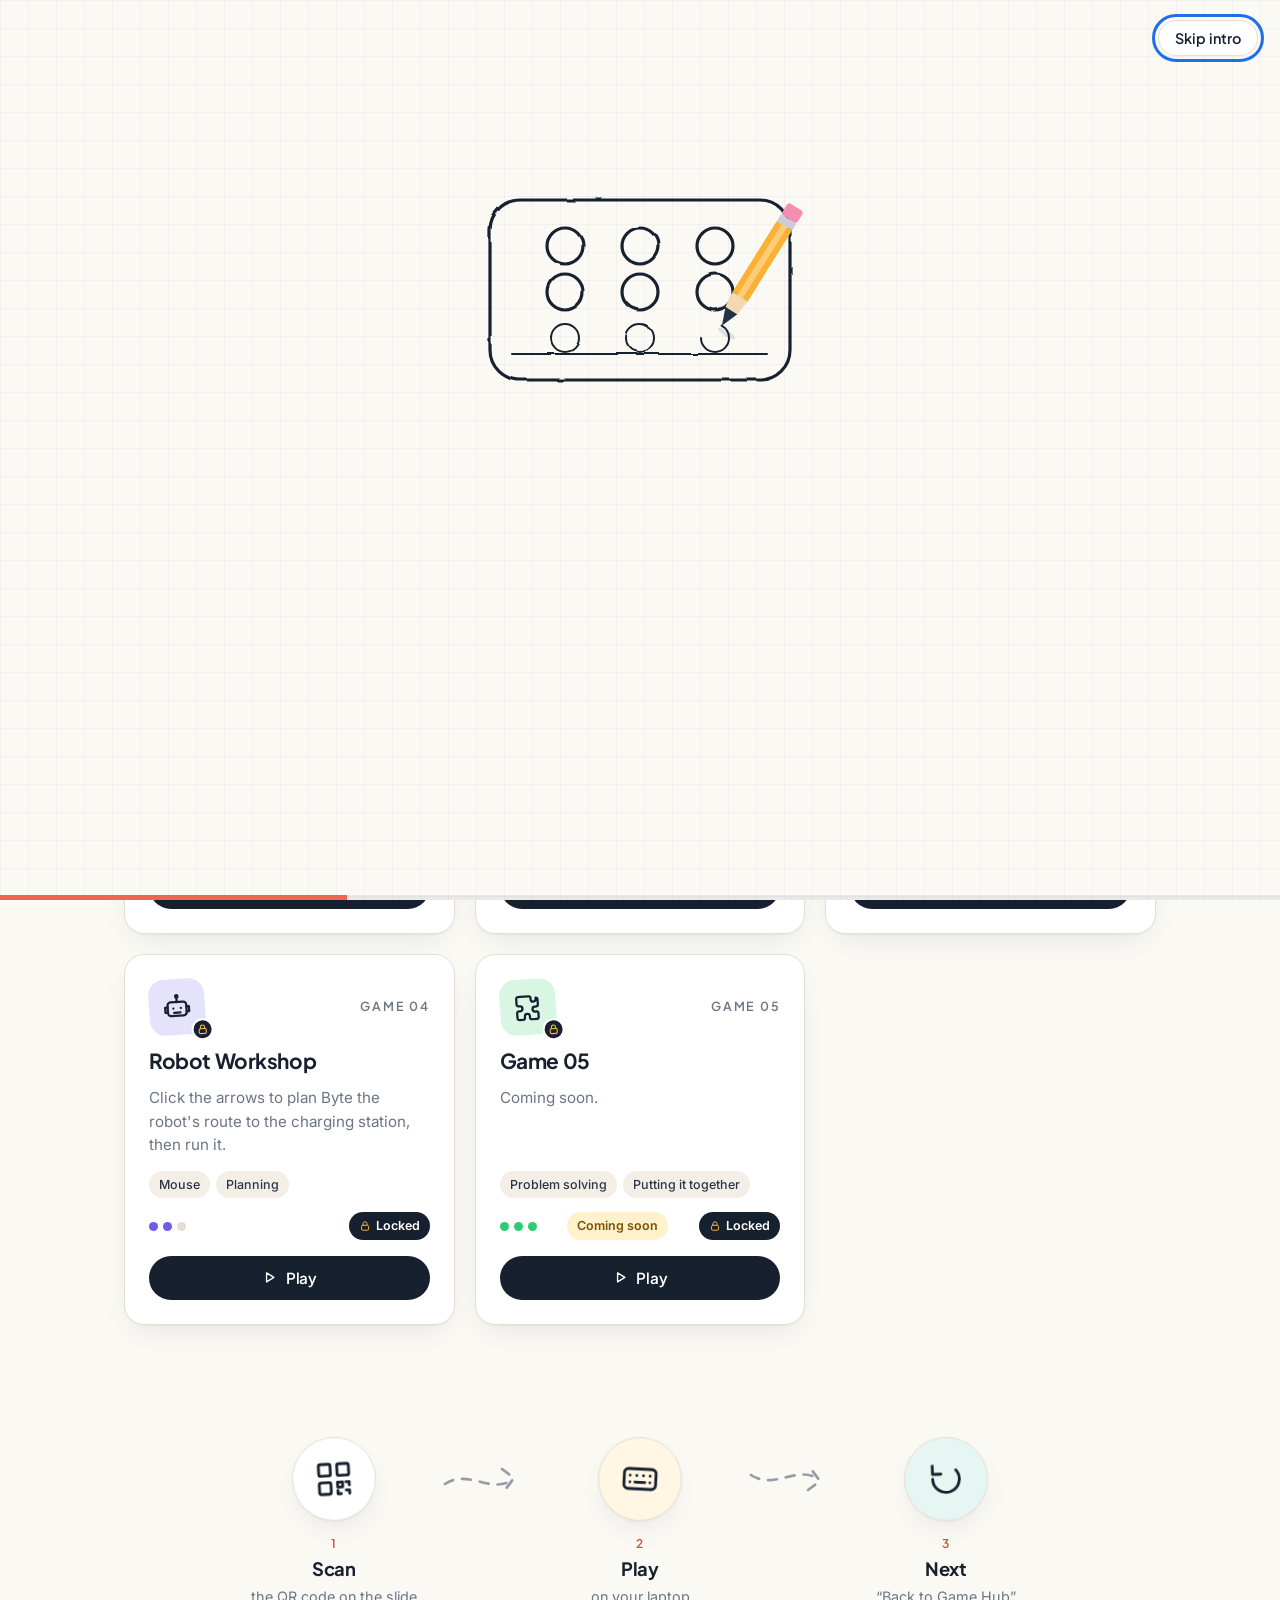
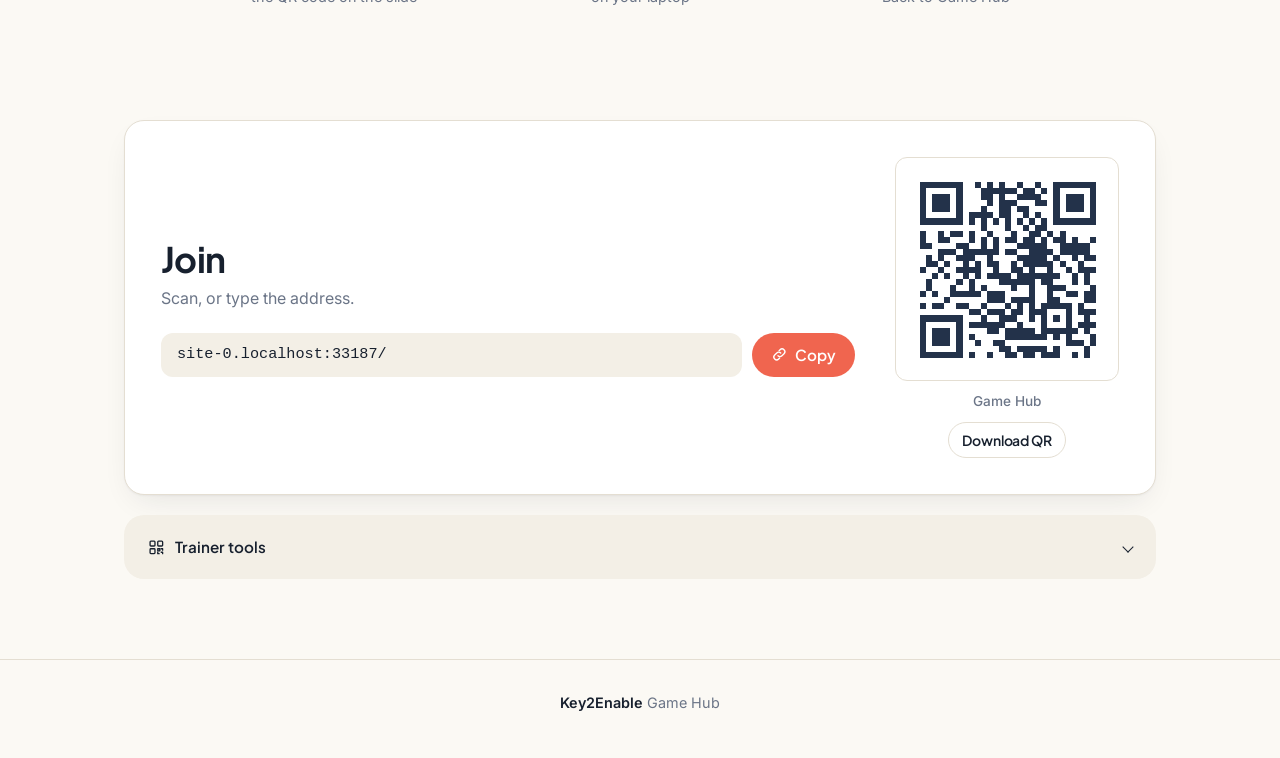
==== index.html @ 0b2a6bd7 "Store games encrypted with their codes; decrypt in the browser after unlock Each live game is now in" ====
<!DOCTYPE html>
<html lang="en">
<head>
  <meta charset="utf-8">
  <meta name="viewport" content="width=device-width, initial-scale=1">
  <title>Key2Enable Game Hub — Interactive Training Games</title>
  <meta name="description" content="Five interactive training games for the Key2Enable workshop. Pick a game, play it, come back for the next one.">
  <meta name="theme-color" content="#FFF8EE">
  <link rel="icon" href="assets/img/favicon.svg" type="image/svg+xml">
  <link rel="preconnect" href="https://fonts.googleapis.com">
  <link rel="preconnect" href="https://fonts.gstatic.com" crossorigin>
  <link href="https://fonts.googleapis.com/css2?family=Plus+Jakarta+Sans:wght@500;600;700;800&family=Inter:wght@400;500;600&display=swap" rel="stylesheet">
  <link rel="stylesheet" href="assets/css/hub.css">
  <script src="site-config.js"></script>
  <script src="assets/js/gate.js"></script>
  <script src="assets/js/vault.js"></script>
</head>
<body>

  <!-- ===== Icon sprite (used by cards, buttons, intro) ===== -->
  <svg width="0" height="0" style="position:absolute" aria-hidden="true" focusable="false">
    <defs>
      <symbol id="i-star" viewBox="0 0 24 24"><path d="M12 2.8l2.9 6 6.6.9-4.8 4.6 1.2 6.5L12 17.7l-5.9 3.1 1.2-6.5L2.5 9.7l6.6-.9z"/></symbol>
      <symbol id="i-target" viewBox="0 0 24 24"><circle cx="12" cy="12" r="9"/><circle cx="12" cy="12" r="5.5"/><circle cx="12" cy="12" r="2"/></symbol>
      <symbol id="i-memory" viewBox="0 0 24 24"><rect x="3" y="4" width="7.5" height="7.5" rx="1.6"/><rect x="13.5" y="4" width="7.5" height="7.5" rx="1.6"/><rect x="3" y="14.5" width="7.5" height="7.5" rx="1.6"/><path d="M14 17.5l2.4 2.4 4.4-4.6"/></symbol>
      <symbol id="i-letters" viewBox="0 0 24 24"><path d="M3.5 19l4.2-12 4.2 12M5.4 14.5h4.6"/><path d="M14.5 7h3.4a2.5 2.5 0 010 5h-3.4zM14.5 12h3.9a2.8 2.8 0 010 5.6h-3.9z"/><path d="M14.5 7v10.6"/></symbol>
      <symbol id="i-puzzle" viewBox="0 0 24 24"><path d="M9 3.5h4a1.5 1.5 0 011.5 1.5v1a2 2 0 104 0V5A1.5 1.5 0 0120 6.5v4a1.5 1.5 0 01-1.5 1.5h-1a2 2 0 100 4h1a1.5 1.5 0 011.5 1.5v3A1.5 1.5 0 0118.5 22h-4a1.5 1.5 0 01-1.5-1.5v-1a2 2 0 10-4 0v1A1.5 1.5 0 017.5 22h-3A1.5 1.5 0 013 20.5v-4A1.5 1.5 0 014.5 15h1a2 2 0 100-4h-1A1.5 1.5 0 013 9.5V5a1.5 1.5 0 011.5-1.5z"/></symbol>
      <symbol id="i-music" viewBox="0 0 24 24"><path d="M9 18.5V5.5l11-2v13"/><circle cx="6.5" cy="18.5" r="2.5"/><circle cx="17.5" cy="16.5" r="2.5"/></symbol>
      <symbol id="i-keyboard" viewBox="0 0 24 24"><rect x="2.5" y="6" width="19" height="12" rx="2.5"/><path d="M6 10h.01M10 10h.01M14 10h.01M18 10h.01M6 14h.01M18 14h.01M9 14h6"/></symbol>
      <symbol id="i-rocket" viewBox="0 0 24 24"><path d="M12 2.5c3 2 5 6 5 10.5l-2 2.5H9L7 13C7 8.5 9 4.5 12 2.5z"/><circle cx="12" cy="10" r="1.8"/><path d="M9 15.5l-3.5 2.5L7 13M15 15.5l3.5 2.5L17 13M10.5 15.5c0 3-1 4-1 6 1-.5 1.7-1 2.5-2 .8 1 1.5 1.5 2.5 2 0-2-1-3-1-6"/></symbol>
      <symbol id="i-robot" viewBox="0 0 24 24"><rect x="4.5" y="8" width="15" height="11" rx="2.5"/><path d="M12 8V4.5M12 4.5h.01"/><circle cx="12" cy="3.5" r="1"/><path d="M9 13h.01M15 13h.01M9.5 16.5h5"/><path d="M4.5 12H2.5v4h2M19.5 12h2v4h-2"/></symbol>
      <symbol id="i-play" viewBox="0 0 24 24"><path d="M8 5.5v13l10.5-6.5z"/></symbol>
      <symbol id="i-link" viewBox="0 0 24 24"><path d="M10 14a4 4 0 005.7 0l3-3a4 4 0 00-5.7-5.7l-1.4 1.4"/><path d="M14 10a4 4 0 00-5.7 0l-3 3a4 4 0 005.7 5.7l1.4-1.4"/></symbol>
      <symbol id="i-check" viewBox="0 0 24 24"><path d="M5 12.5l4.5 4.5L19 7.5"/></symbol>
      <symbol id="i-lock" viewBox="0 0 24 24"><rect x="5" y="10.5" width="14" height="10" rx="2.5"/><path d="M8 10.5V7.5a4 4 0 018 0v3"/></symbol>
      <symbol id="i-unlock" viewBox="0 0 24 24"><rect x="5" y="10.5" width="14" height="10" rx="2.5"/><path d="M8 10.5V7.5a4 4 0 017.5-1.9"/></symbol>
      <symbol id="i-qr" viewBox="0 0 24 24"><rect x="3" y="3" width="7" height="7" rx="1.2"/><rect x="14" y="3" width="7" height="7" rx="1.2"/><rect x="3" y="14" width="7" height="7" rx="1.2"/><path d="M14 14h3v3h-3zM19 14h2v2M14 19v2h2M19 19h2v2"/></symbol>
      <symbol id="i-replay" viewBox="0 0 24 24"><path d="M4 12a8 8 0 1014-5.3"/><path d="M4 4v5h5"/></symbol>
      <symbol id="i-laptop" viewBox="0 0 24 24"><rect x="4" y="5" width="16" height="11" rx="1.8"/><path d="M2 19h20"/></symbol>
    </defs>
  </svg>

  <!-- ===== Intro (pencil-sketch splash). Filled by assets/js/intro.js ===== -->
  <div id="intro" class="intro" hidden>
    <div class="intro__stage">
      <svg class="intro__svg" viewBox="0 0 900 520" role="img" aria-labelledby="introTitle">
        <title id="introTitle">Key2Enable Game Hub</title>
      </svg>
      <p class="intro__caption" id="introCaption" aria-live="polite"></p>
    </div>
    <div class="intro__progress" aria-hidden="true"><span></span></div>
    <button type="button" class="intro__skip" id="introSkip">Skip intro</button>
  </div>

  <a class="skip-link" href="#games">Skip to games</a>

  <!-- ===== Header ===== -->
  <header class="site-header">
    <a href="./" class="logo" aria-label="Key2Enable Game Hub — home">
      <span class="logo__mark" aria-hidden="true">
        <svg viewBox="0 0 48 48"><rect x="6" y="10" width="36" height="28" rx="7"/><path d="M15 21h.01M24 21h.01M33 21h.01M15 29h.01M24 29h.01M33 29h.01"/></svg>
      </span>
      <span class="logo__text"><b data-cfg="brand">Key2Enable</b> <span data-cfg="hubName">Game Hub</span></span>
    </a>
    <nav class="site-nav" aria-label="Sections">
      <a href="#games">Games</a>
      <a href="#join">Join</a>
      <button type="button" class="btn btn--ghost btn--sm" id="replayIntro" title="Replay the intro animation">
        <svg class="ico" aria-hidden="true"><use href="#i-replay"/></svg> Intro
      </button>
    </nav>
  </header>

  <main id="main">

    <!-- ===== Hero ===== -->
    <section class="hero" aria-labelledby="heroTitle">
      <div class="hero__doodles" aria-hidden="true">
        <svg class="doodle doodle--1" viewBox="0 0 24 24"><use href="#i-star"/></svg>
        <svg class="doodle doodle--2" viewBox="0 0 24 24"><circle cx="12" cy="12" r="8"/></svg>
        <svg class="doodle doodle--3" viewBox="0 0 24 24"><use href="#i-keyboard"/></svg>
        <svg class="doodle doodle--4" viewBox="0 0 24 24"><use href="#i-puzzle"/></svg>
      </div>
      <p class="eyebrow"><span data-cfg="brand">Key2Enable</span> · <span data-cfg="hubName">Game Hub</span></p>
      <h1 id="heroTitle" class="hero__title" data-cfg="tagline">Interactive Training Games</h1>
      <p class="hero__lead" data-cfg="description"></p>
      <div class="hero__actions">
        <a class="btn btn--primary btn--lg" href="#games"><svg class="ico" aria-hidden="true"><use href="#i-play"/></svg> Pick a game</a>
      </div>
    </section>

    <!-- ===== Games ===== -->
    <section class="games" id="games" aria-labelledby="gamesTitle">
      <div class="section-head">
        <h2 id="gamesTitle"><span class="u">Games</span></h2>
        <p class="games__lock-note" id="lockNote" hidden><svg class="ico" aria-hidden="true"><use href="#i-lock"/></svg> Locked? Scan the QR code on the slide — or type its code.</p>
      </div>
      <ul class="game-grid" id="gameGrid" role="list"></ul>
    </section>

    <!-- ===== How it works (3 sketches) ===== -->
    <section class="how" id="how-to-play" aria-labelledby="howTitle">
      <h2 id="howTitle" class="sr-only">How it works</h2>
      <ol class="steps">
        <li><span class="steps__pic" aria-hidden="true"><svg viewBox="0 0 24 24"><use href="#i-qr"/></svg></span><span class="steps__num">1</span><h3>Scan</h3><p>the QR code on the slide</p></li>
        <li class="steps__arrow" aria-hidden="true"><svg viewBox="0 0 60 30"><path d="M2 18c15-10 30 6 44-2M40 8l8 6-6 8"/></svg></li>
        <li><span class="steps__pic" aria-hidden="true"><svg viewBox="0 0 24 24"><use href="#i-keyboard"/></svg></span><span class="steps__num">2</span><h3>Play</h3><p>on your laptop</p></li>
        <li class="steps__arrow" aria-hidden="true"><svg viewBox="0 0 60 30"><path d="M2 12c15 10 30-6 44 2M40 22l8-6-6-8"/></svg></li>
        <li><span class="steps__pic" aria-hidden="true"><svg viewBox="0 0 24 24"><use href="#i-replay"/></svg></span><span class="steps__num">3</span><h3>Next</h3><p>“Back to Game Hub”</p></li>
      </ol>
    </section>

    <!-- ===== Join (URL + QR) ===== -->
    <section class="join" id="join" aria-labelledby="joinTitle">
      <div class="join__card">
        <div class="join__text">
          <h2 id="joinTitle"><span class="u">Join</span></h2>
          <p>Scan, or type the address.</p>
          <div class="url-box">
            <code id="hubUrl">…</code>
            <button type="button" class="btn btn--primary" id="copyHubUrl"><svg class="ico" aria-hidden="true"><use href="#i-link"/></svg> Copy</button>
          </div>
        </div>
        <figure class="qr" id="hubQr">
          <div class="qr__img" id="hubQrImg" role="img" aria-label="QR code for the Game Hub link"></div>
          <figcaption>Game Hub</figcaption>
          <a class="btn btn--ghost btn--sm" id="hubQrDownload" download="game-hub-qr.png" href="#">Download QR</a>
        </figure>
      </div>

      <details class="share">
        <summary><svg class="ico" aria-hidden="true"><use href="#i-qr"/></svg> Trainer tools</summary>
        <p class="share__intro" id="shareIntro">Each game has its own link and QR code.</p>
        <ul class="share__list" id="shareList" role="list"></ul>
        <div class="share__feedback" id="accessTools" hidden>
          <h3>Change a game code</h3>
          <p class="share__intro">Only a fingerprint (hash) of each code lives in <code>site-config.js</code>. Type a new code, then paste the line over that game’s entry in <code>access.keys</code>.</p>
          <form class="hash-form" id="hashForm">
            <label for="hashGame" class="sr-only">Game</label>
            <select id="hashGame"></select>
            <label for="hashInput" class="sr-only">New code</label>
            <input id="hashInput" type="text" autocomplete="off" autocapitalize="characters" spellcheck="false" placeholder="New code" required>
            <button type="submit" class="btn btn--ghost btn--sm">Get hash</button>
          </form>
          <pre class="hash-out" id="hashOut" hidden tabindex="0"></pre>
          <div class="btn-row">
            <button type="button" class="btn btn--ghost btn--sm" id="copyHash" hidden>Copy line</button>
            <button type="button" class="btn btn--ghost btn--sm" id="lockAll">Lock all games on this laptop</button>
          </div>
        </div>
        <div class="share__feedback" id="vaultTools" hidden>
          <h3>Encrypt a game file</h3>
          <p class="share__intro">Games are stored encrypted with their code, so “View source” shows nothing. Pick the game, type its code, choose the game’s HTML — you get <code>game.enc</code> and a small <code>index.html</code> to put in that game’s folder.</p>
          <form class="hash-form" id="vaultForm">
            <label for="vaultGame" class="sr-only">Game</label>
            <select id="vaultGame"></select>
            <label for="vaultCode" class="sr-only">Game code</label>
            <input id="vaultCode" type="text" autocomplete="off" autocapitalize="characters" spellcheck="false" placeholder="Game code" required>
            <label for="vaultFile" class="sr-only">Game HTML file</label>
            <input id="vaultFile" type="file" accept=".html,.htm,text/html" required>
            <button type="submit" class="btn btn--ghost btn--sm">Encrypt</button>
          </form>
          <p class="share__intro" id="vaultOut" role="status" aria-live="polite"></p>
        </div>
        <div class="share__feedback" id="feedbackTools">
          <h3>Feedback</h3>
          <p id="feedbackCount">Nothing saved in this browser yet.</p>
          <div class="btn-row">
            <button type="button" class="btn btn--ghost btn--sm" id="feedbackCsv" disabled>Download CSV</button>
            <button type="button" class="btn btn--ghost btn--sm" id="feedbackClear" disabled>Clear</button>
          </div>
        </div>
      </details>
    </section>

  </main>

  <footer class="site-footer">
    <p><b data-cfg="brand">Key2Enable</b> <span data-cfg="hubName">Game Hub</span></p>
  </footer>

  <div class="toast" id="toast" role="status" aria-live="polite"></div>

  <script src="assets/vendor/qrcode.js"></script>
  <script src="assets/js/intro.js"></script>
  <script src="assets/js/hub.js"></script>
</body>
</html>
---- assets/css/hub.css ----
/* =========================================================================
   Key2Enable Game Hub — styles
   Clean, modern layout; the hand-drawn feel lives only in the line
   illustrations (icons, doodles, one marker underline), never in the type.
   Game card accents live in site-config.js.
   ========================================================================= */

:root {
  --paper: #FBF9F4;          /* page background (warm off-white) */
  --paper-2: #F3EFE6;        /* sections / inputs */
  --card: #FFFFFF;
  --ink: #17202E;            /* headings / illustration ink */
  --text: #2B3546;           /* body text */
  --ink-soft: #6B7587;       /* secondary text */
  --line: #E4DED2;           /* hairline borders */
  --accent: #F0654F;         /* coral – primary action */
  --accent-dark: #D14E3A;
  --accent-ink: #FFFFFF;
  --sun: #F5B53F;
  --teal: #3FB8AF;
  --focus: #1F6FEB;

  --font-display: "Plus Jakarta Sans", "Inter", system-ui, sans-serif;
  --font-body: "Inter", system-ui, -apple-system, "Segoe UI", sans-serif;

  --radius: 20px;
  --radius-sm: 12px;
  --shadow: 0 1px 2px rgba(23,32,46,.04), 0 12px 32px -12px rgba(23,32,46,.12);
  --shadow-lg: 0 2px 4px rgba(23,32,46,.04), 0 28px 60px -20px rgba(23,32,46,.22);
  --max: 1080px;
}

*, *::before, *::after { box-sizing: border-box; }
html { scroll-behavior: smooth; }
@media (prefers-reduced-motion: reduce) {
  html { scroll-behavior: auto; }
  *, *::before, *::after { animation-duration: 0.001ms !important; transition-duration: 0.001ms !important; }
}

body {
  margin: 0;
  font-family: var(--font-body);
  font-size: 16px;
  line-height: 1.55;
  color: var(--text);
  background: var(--paper);
  min-height: 100vh;
  -webkit-font-smoothing: antialiased;
}
body.intro-active { overflow: hidden; }

h1, h2, h3 { font-family: var(--font-display); font-weight: 700; line-height: 1.12; margin: 0; color: var(--ink); letter-spacing: -.02em; }
p { margin: 0; }
a { color: inherit; }
ul[role="list"], ol.steps { list-style: none; margin: 0; padding: 0; }
code { font-family: ui-monospace, "SF Mono", Menlo, Consolas, monospace; }
[hidden] { display: none !important; }
.sr-only { position: absolute; width: 1px; height: 1px; overflow: hidden; clip: rect(0 0 0 0); white-space: nowrap; }

:focus-visible { outline: 3px solid var(--focus); outline-offset: 3px; border-radius: 6px; }

.skip-link {
  position: absolute; left: 12px; top: -60px;
  background: var(--ink); color: #fff; padding: 10px 16px; border-radius: 10px; z-index: 50;
  font-weight: 600; text-decoration: none;
}
.skip-link:focus { top: 12px; }

.ico { width: 1.1em; height: 1.1em; fill: none; stroke: currentColor; stroke-width: 1.9; stroke-linecap: round; stroke-linejoin: round; flex: none; }

/* marker underline — the one hand-drawn accent used with type */
.u { position: relative; display: inline-block; }
.u::after {
  content: ""; position: absolute; left: -2%; right: -2%; bottom: -.04em; height: .18em; z-index: -1; opacity: .9;
  background: url("data:image/svg+xml,%3Csvg xmlns='http://www.w3.org/2000/svg' viewBox='0 0 200 12' preserveAspectRatio='none'%3E%3Cpath d='M2 8c30-6 60-4 90-2s60 2 106-4' fill='none' stroke='%23F5B53F' stroke-width='6' stroke-linecap='round'/%3E%3C/svg%3E") center / 100% 100% no-repeat;
}

/* ---------- Buttons ---------- */
.btn {
  display: inline-flex; align-items: center; justify-content: center; gap: 0.5em;
  font-family: var(--font-display); font-weight: 600; font-size: .95rem; letter-spacing: -.005em;
  padding: 0 1.2em; height: 44px; border: 1px solid transparent; border-radius: 999px;
  background: var(--ink); color: #fff;
  text-decoration: none; cursor: pointer; line-height: 1;
  transition: transform .15s ease, box-shadow .15s ease, background-color .15s ease, border-color .15s ease;
}
.btn:hover { transform: translateY(-1px); box-shadow: 0 8px 20px -8px rgba(23,32,46,.4); }
.btn:active { transform: translateY(0); box-shadow: none; }
.btn--primary { background: var(--accent); color: var(--accent-ink); }
.btn--primary:hover { background: var(--accent-dark); box-shadow: 0 8px 20px -8px rgba(209,78,58,.6); }
.btn--ghost { background: transparent; color: var(--ink); border-color: var(--line); }
.btn--ghost:hover { background: var(--card); border-color: var(--ink); box-shadow: none; }
.btn--lg { font-size: 1.05rem; height: 52px; padding: 0 1.6em; }
.btn--sm { font-size: .875rem; height: 36px; padding: 0 .95em; }
.btn[disabled] { opacity: .45; cursor: default; box-shadow: none; transform: none; }
.btn-row { display: flex; gap: 8px; flex-wrap: wrap; }

/* ---------- Header ---------- */
.site-header {
  max-width: var(--max); margin: 0 auto; padding: 22px 24px;
  display: flex; align-items: center; justify-content: space-between; gap: 16px; flex-wrap: wrap;
}
.logo { display: inline-flex; align-items: center; gap: 12px; text-decoration: none; font-family: var(--font-display); font-size: 1.1rem; letter-spacing: -.02em; color: var(--ink); }
.logo__mark { width: 40px; height: 40px; border-radius: 12px; background: var(--ink); display: grid; place-items: center; transform: rotate(-6deg); }
.logo__mark svg { width: 26px; height: 26px; fill: none; stroke: var(--sun); stroke-width: 2.4; stroke-linecap: round; }
.logo__text { font-weight: 500; }
.logo__text b { font-weight: 700; }
.site-nav { display: flex; align-items: center; gap: 6px 26px; flex-wrap: wrap; }
.site-nav a { text-decoration: none; font-weight: 500; font-size: .95rem; color: var(--ink-soft); padding: 6px 0; }
.site-nav a:hover { color: var(--ink); }

/* ---------- Layout ---------- */
main { max-width: var(--max); margin: 0 auto; padding: 0 24px 80px; }
section { margin-top: 88px; }
.section-head { display: flex; align-items: baseline; gap: 12px 20px; flex-wrap: wrap; margin-bottom: 28px; }
.section-head h2 { font-size: clamp(1.7rem, 3vw, 2.2rem); }
.section-head p { color: var(--ink-soft); font-size: 1rem; }
.eyebrow { font-family: var(--font-display); font-weight: 600; font-size: .8rem; letter-spacing: .14em; text-transform: uppercase; color: var(--accent-dark); }

/* ---------- Hero ---------- */
.hero { position: relative; text-align: center; padding: 64px 0 16px; margin-top: 8px; }
.hero__title { font-size: clamp(2.6rem, 6.4vw, 4.4rem); margin-top: 14px; line-height: 1.04; letter-spacing: -.035em; }
.hero__title .hl { position: relative; display: inline-block; }
.hero__title .hl::after {
  content: ""; position: absolute; left: -2%; right: -2%; bottom: .04em; height: .2em; z-index: -1; opacity: .9;
  background: url("data:image/svg+xml,%3Csvg xmlns='http://www.w3.org/2000/svg' viewBox='0 0 200 14' preserveAspectRatio='none'%3E%3Cpath d='M3 9c40-7 80-4 120-2s50 1 74-5' fill='none' stroke='%23F5B53F' stroke-width='7' stroke-linecap='round'/%3E%3C/svg%3E") center / 100% 100% no-repeat;
}
.hero__lead { max-width: 480px; margin: 18px auto 0; color: var(--ink-soft); font-size: clamp(1.05rem, 1.6vw, 1.2rem); line-height: 1.5; }
.hero__actions { margin-top: 30px; display: flex; gap: 12px; justify-content: center; flex-wrap: wrap; }

.hero__doodles { position: absolute; inset: 0; pointer-events: none; }
.doodle { position: absolute; width: 30px; height: 30px; fill: none; stroke: var(--ink); stroke-width: 1.8; stroke-linecap: round; stroke-linejoin: round; opacity: .6; animation: float 8s ease-in-out infinite; }
.doodle--1 { left: 8%; top: 18%; stroke: var(--sun); }
.doodle--2 { right: 10%; top: 12%; width: 22px; height: 22px; stroke: var(--teal); animation-delay: -2s; }
.doodle--3 { left: 15%; bottom: 14%; stroke: var(--accent); animation-delay: -4s; }
.doodle--4 { right: 16%; bottom: 26%; width: 26px; height: 26px; stroke: #6C5CE7; animation-delay: -1s; }
@keyframes float { 0%, 100% { transform: translateY(0) rotate(-4deg); } 50% { transform: translateY(-10px) rotate(6deg); } }

/* ---------- Game cards ---------- */
.game-grid { display: grid; gap: 20px; grid-template-columns: repeat(auto-fill, minmax(290px, 1fr)); }
.game-card {
  --c: var(--accent);
  position: relative; background: var(--card); border: 1px solid var(--line); border-radius: var(--radius); box-shadow: var(--shadow);
  padding: 24px; display: flex; flex-direction: column; gap: 14px;
  transition: transform .2s ease, box-shadow .2s ease, border-color .2s ease;
  animation: card-in .5s ease both;
}
.game-card:nth-child(2) { animation-delay: .06s } .game-card:nth-child(3) { animation-delay: .12s }
.game-card:nth-child(4) { animation-delay: .18s } .game-card:nth-child(5) { animation-delay: .24s }
@keyframes card-in { from { opacity: 0; transform: translateY(14px); } to { opacity: 1; transform: none; } }
.game-card:hover, .game-card:focus-within { transform: translateY(-4px); box-shadow: var(--shadow-lg); border-color: color-mix(in srgb, var(--c) 45%, var(--line)); }
.game-card__top { display: flex; align-items: center; justify-content: space-between; gap: 10px; }
.game-card__icon {
  position: relative; width: 56px; height: 56px; border-radius: 16px; display: grid; place-items: center;
  background: color-mix(in srgb, var(--c) 18%, white); color: var(--ink); transform: rotate(-4deg);
  transition: transform .25s ease;
}
.game-card:hover .game-card__icon { transform: rotate(3deg) scale(1.04); }
.game-card__icon svg { width: 30px; height: 30px; fill: none; stroke: currentColor; stroke-width: 1.8; stroke-linecap: round; stroke-linejoin: round; }
.game-card__num { font-family: var(--font-display); font-weight: 600; font-size: .78rem; letter-spacing: .14em; text-transform: uppercase; color: var(--ink-soft); }
.game-card h3 { font-size: 1.3rem; }
.game-card__desc { color: var(--ink-soft); flex: 1; font-size: .95rem; }
.game-card__trains { display: flex; flex-wrap: wrap; gap: 6px; }
.tag { font-size: .78rem; font-weight: 500; padding: 4px 10px; border-radius: 999px; background: var(--paper-2); color: var(--text); }
.tag--label { display: none; }
.game-card__meta { display: flex; align-items: center; justify-content: space-between; gap: 10px; color: var(--ink-soft); font-size: .85rem; }
.dots { display: inline-flex; gap: 5px; vertical-align: middle; }
.dots i { width: 9px; height: 9px; border-radius: 50%; display: inline-block; background: var(--line); }
.dots i.on { background: var(--c); }
.badge { font-size: .78rem; font-weight: 600; padding: 4px 10px; border-radius: 999px; background: var(--paper-2); color: var(--text); display: inline-flex; align-items: center; gap: 5px; }
.badge--soon { background: #FFF1CC; color: #7A5200; }
.badge--locked { background: var(--ink); color: #fff; }
.badge--locked .ico { width: 12px; height: 12px; stroke: var(--sun); }
.badge--open { background: #DDF5EA; color: #0F6B45; }
.badge--open .ico { width: 12px; height: 12px; }
.game-card.is-locked .game-card__icon::after { content: ""; position: absolute; right: -7px; bottom: -7px; width: 22px; height: 22px; border-radius: 50%; border: 2px solid #fff; background: var(--ink) url("data:image/svg+xml,%3Csvg xmlns='http://www.w3.org/2000/svg' viewBox='0 0 24 24' fill='none' stroke='%23F5B53F' stroke-width='2.2' stroke-linecap='round'%3E%3Crect x='5' y='10.5' width='14' height='10' rx='2.5'/%3E%3Cpath d='M8 10.5V7.5a4 4 0 018 0v3'/%3E%3C/svg%3E") center / 12px no-repeat; }
.game-card__actions { display: flex; gap: 10px; align-items: center; margin-top: 2px; }
.game-card__actions .btn { flex: 1; }
.game-card__actions .btn--primary { background: var(--ink); color: #fff; }
.game-card__actions .btn--primary:hover { background: var(--c); color: var(--ink); box-shadow: none; }
.btn--copy.is-copied { color: #14805E; }
.games__lock-note { display: inline-flex; gap: 8px; align-items: center; color: var(--ink-soft); font-size: .95rem; }
.games__lock-note .ico { width: 1em; height: 1em; }

/* ---------- Steps (3 sketches in a row) ---------- */
.how { padding: 8px 0; }
.steps { display: flex; justify-content: center; align-items: flex-start; gap: 8px; flex-wrap: wrap; }
.steps li { display: flex; flex-direction: column; align-items: center; gap: 6px; text-align: center; width: 200px; padding: 16px 12px; }
.steps__pic { width: 84px; height: 84px; border-radius: 50%; display: grid; place-items: center; background: var(--card); border: 1px solid var(--line); box-shadow: var(--shadow); transform: rotate(-3deg); margin-bottom: 8px; }
.steps li:nth-child(3) .steps__pic { background: #FFF6E3; transform: rotate(3deg); }
.steps li:nth-child(5) .steps__pic { background: #E6F6F3; transform: rotate(-2deg); }
.steps__pic svg { width: 40px; height: 40px; fill: none; stroke: var(--ink); stroke-width: 1.7; stroke-linecap: round; stroke-linejoin: round; }
.steps__num { font-family: var(--font-display); font-weight: 600; font-size: .75rem; letter-spacing: .14em; text-transform: uppercase; color: var(--accent-dark); }
.steps h3 { font-size: 1.15rem; }
.steps p { color: var(--ink-soft); font-size: .9rem; }
.steps li.steps__arrow { width: 90px; padding: 0; margin-top: 36px; color: var(--ink-soft); opacity: .7; }
.steps__arrow svg { width: 90px; height: 45px; fill: none; stroke: currentColor; stroke-width: 1.8; stroke-linecap: round; stroke-linejoin: round; stroke-dasharray: 6 6; }

/* ---------- Join / QR ---------- */
.join__card {
  background: var(--card); border: 1px solid var(--line); border-radius: var(--radius); box-shadow: var(--shadow);
  padding: 36px; display: grid; grid-template-columns: 1fr auto; gap: 40px; align-items: center;
}
.join__card h2 { font-size: clamp(1.7rem, 3vw, 2.2rem); }
.join__text > p { color: var(--ink-soft); margin-top: 8px; }
.url-box { margin-top: 22px; display: flex; gap: 10px; align-items: stretch; flex-wrap: wrap; }
.url-box code { flex: 1 1 240px; background: var(--paper-2); border-radius: var(--radius-sm); padding: 0 16px; min-height: 44px; font-size: .95rem; word-break: break-all; display: flex; align-items: center; color: var(--ink); }
.qr { margin: 0; text-align: center; display: flex; flex-direction: column; align-items: center; gap: 10px; }
.qr__img { background: #fff; padding: 12px; border: 1px solid var(--line); border-radius: var(--radius-sm); width: 224px; height: 224px; display: grid; place-items: center; }
.qr__img canvas, .qr__img img, .qr__img svg { width: 200px; height: 200px; image-rendering: pixelated; display: block; }
.qr figcaption { font-size: .85rem; color: var(--ink-soft); font-weight: 500; }

/* ---------- Trainer tools ---------- */
.share { margin-top: 20px; background: var(--paper-2); border-radius: var(--radius); padding: 4px 24px; }
.share summary { cursor: pointer; font-family: var(--font-display); font-weight: 600; font-size: .95rem; padding: 16px 0; display: flex; align-items: center; gap: 10px; list-style: none; color: var(--ink); }
.share summary::-webkit-details-marker { display: none; }
.share summary::after { content: ""; margin-left: auto; width: 8px; height: 8px; border-right: 1.5px solid currentColor; border-bottom: 1.5px solid currentColor; transform: rotate(45deg); transition: transform .2s ease; }
.share[open] summary::after { transform: rotate(-135deg); }
.share__intro { color: var(--ink-soft); margin-bottom: 16px; font-size: .9rem; }
.share__list { display: grid; gap: 12px; grid-template-columns: repeat(auto-fill, minmax(280px, 1fr)); padding-bottom: 22px; }
.share__item { background: var(--card); border: 1px solid var(--line); border-radius: var(--radius-sm); padding: 14px; display: grid; grid-template-columns: 96px 1fr; gap: 14px; align-items: start; }
.share__item > * { min-width: 0; }
.share__item .qr__img { width: 96px; height: 96px; padding: 6px; }
.share__item .qr__img canvas, .share__item .qr__img img, .share__item .qr__img svg { width: 84px; height: 84px; }
.share__item h3 { font-size: 1rem; overflow-wrap: anywhere; }
.share__item code { display: block; font-size: .75rem; color: var(--ink-soft); word-break: break-all; margin: 2px 0 8px; }
.share__item .btn { height: 32px; font-size: .82rem; padding: 0 .85em; }
.share__item .code-form { display: flex; gap: 6px; flex-wrap: wrap; margin: 4px 0 8px; }
.share__item .code-form input { flex: 1 1 120px; min-width: 0; font: inherit; font-size: .85rem; font-weight: 600; letter-spacing: .06em; text-transform: uppercase; padding: 6px 12px; border-radius: 999px; border: 1px solid var(--line); background: #fff; color: var(--ink); }
.share__item .share__code { display: inline-block; font-family: ui-monospace, Menlo, monospace; font-weight: 700; letter-spacing: .1em; background: #FFF1CC; color: #7A5200; padding: 3px 10px; border-radius: 999px; margin: 0 0 8px; font-size: .9rem; }
.share__item .share__state { font-size: .8rem; color: var(--ink-soft); margin: 0 0 6px; }
.hash-form { display: flex; gap: 8px; flex-wrap: wrap; margin-bottom: 10px; }
.hash-form select, .hash-form input { font: inherit; font-size: .9rem; padding: 8px 12px; border-radius: 999px; border: 1px solid var(--line); background: #fff; color: var(--ink); }
.hash-form input { flex: 1 1 200px; min-width: 0; font-weight: 600; letter-spacing: .06em; text-transform: uppercase; }
.hash-form input[type="file"] { font-weight: 400; letter-spacing: 0; text-transform: none; flex-basis: 260px; padding: 6px 12px; }
.hash-form input[type="file"]::file-selector-button { font: inherit; font-size: .85rem; font-weight: 600; padding: 4px 12px; margin-right: 10px; border-radius: 999px; border: 1px solid var(--line); background: var(--paper, #F3EFE6); color: var(--ink); cursor: pointer; }
.hash-out { font-size: .78rem; background: var(--card); border: 1px solid var(--line); border-radius: var(--radius-sm); padding: 10px 12px; white-space: pre-wrap; word-break: break-all; margin: 0 0 10px; }
.share__feedback { border-top: 1px solid var(--line); padding: 20px 0 22px; }
.share__feedback h3 { font-size: 1rem; margin-bottom: 6px; }
.share__feedback code { font-size: .85em; background: var(--card); padding: 1px 5px; border-radius: 4px; }
.share__feedback #feedbackCount { font-size: .9rem; color: var(--ink-soft); margin-bottom: 12px; }

/* ---------- Footer / toast ---------- */
.site-footer { text-align: center; color: var(--ink-soft); padding: 32px 24px 44px; font-size: .9rem; border-top: 1px solid var(--line); }
.site-footer b { color: var(--ink); font-weight: 600; }
.toast {
  position: fixed; left: 50%; bottom: 28px; transform: translate(-50%, 20px);
  background: var(--ink); color: #fff; padding: 12px 20px; border-radius: 999px; font-weight: 500; font-size: .95rem;
  opacity: 0; pointer-events: none; transition: opacity .2s ease, transform .2s ease; z-index: 60; box-shadow: var(--shadow-lg);
}
.toast.show { opacity: 1; transform: translate(-50%, 0); }

/* ---------- Intro splash ---------- */
.intro {
  position: fixed; inset: 0; z-index: 100; background: var(--paper);
  background-image:
    linear-gradient(rgba(35,50,74,.045) 1px, transparent 1px),
    linear-gradient(90deg, rgba(35,50,74,.045) 1px, transparent 1px);
  background-size: 28px 28px;
  display: grid; place-items: center; transition: opacity .6s ease, visibility .6s;
}
.intro[hidden] { display: none; }
.intro.is-leaving { opacity: 0; visibility: hidden; }
.intro__stage { width: min(92vw, 900px); text-align: center; }
.intro__svg { width: 100%; height: auto; display: block; overflow: visible; }
.intro__caption { margin-top: 6px; font-family: var(--font-display); font-weight: 500; font-size: clamp(1rem, 2.2vw, 1.35rem); color: var(--ink-soft); min-height: 1.6em; opacity: 0; transition: opacity .5s ease; }
.intro__caption.show { opacity: 1; }
.intro__progress { position: absolute; left: 0; right: 0; bottom: 0; height: 5px; background: rgba(35,50,74,.08); }
.intro__progress span { display: block; height: 100%; width: 0; background: var(--accent); transition: width .2s linear; }
.intro__skip { position: absolute; right: 22px; top: 20px; background: var(--card); border: 1px solid var(--line); color: var(--ink); border-radius: 999px; padding: 8px 16px; font-family: var(--font-display); font-weight: 600; cursor: pointer; font-size: .9rem; }
.intro__skip:hover { background: var(--ink); color: #fff; }

/* sketch strokes */
.intro .sk { fill: none; stroke: var(--ink); stroke-width: 3.2; stroke-linecap: round; stroke-linejoin: round; }
.intro .sk--thin { stroke-width: 2; }
.intro .sk--accent { stroke: var(--accent); }
.intro .sk--sun { stroke: var(--sun); }
.intro .sk--teal { stroke: var(--teal); }
.intro .sk--purple { stroke: #6C5CE7; }
.intro .wordmark { font-family: var(--font-display); font-weight: 800; font-size: 94px; letter-spacing: -.01em; fill: transparent; stroke: var(--ink); stroke-width: 2.2; stroke-linejoin: round; paint-order: stroke; }
.intro .wordmark .two { fill: transparent; stroke: var(--accent); }
.intro .wordmark.is-filled { transition: fill .7s ease; fill: var(--ink); }
.intro .wordmark.is-filled .two { fill: var(--accent); }
.intro .subtitle { font-family: var(--font-display); font-weight: 600; font-size: 44px; letter-spacing: .28em; fill: var(--ink-soft); }
.intro .subtitle text { opacity: 0; }
.intro .subtitle text.pop { animation: pop-in .45s cubic-bezier(.2, 1.4, .4, 1) forwards; }
@keyframes pop-in { 0% { opacity: 0; transform: translateY(18px) scale(.6); } 100% { opacity: 1; transform: none; } }
.intro .pencil { transition: opacity .3s ease; }
.intro .confetti { opacity: 0; }
.intro .confetti.pop { animation: pop-in .5s cubic-bezier(.2, 1.4, .4, 1) forwards; }
.intro .wobble { animation: wobble 2.2s ease-in-out infinite; transform-box: fill-box; transform-origin: center; }
@keyframes wobble { 0%, 100% { transform: rotate(-3deg); } 50% { transform: rotate(3deg); } }


/* ---------- Responsive ---------- */
@media (max-width: 860px) {
  .join__card { grid-template-columns: 1fr; text-align: left; }
  .qr { align-items: flex-start; }
  section { margin-top: 56px; }
  .steps li.steps__arrow { display: none; }
}
@media (max-width: 600px) {
  body { font-size: 16px; }
  .site-header { padding: 14px 16px; }
  .site-nav a { display: none; }
  main { padding: 0 16px 60px; }
  .hero { padding-top: 32px; }
  .join__card { padding: 22px; }
  .share { padding: 4px 16px; }
  .intro .wordmark { font-size: 104px; }
}
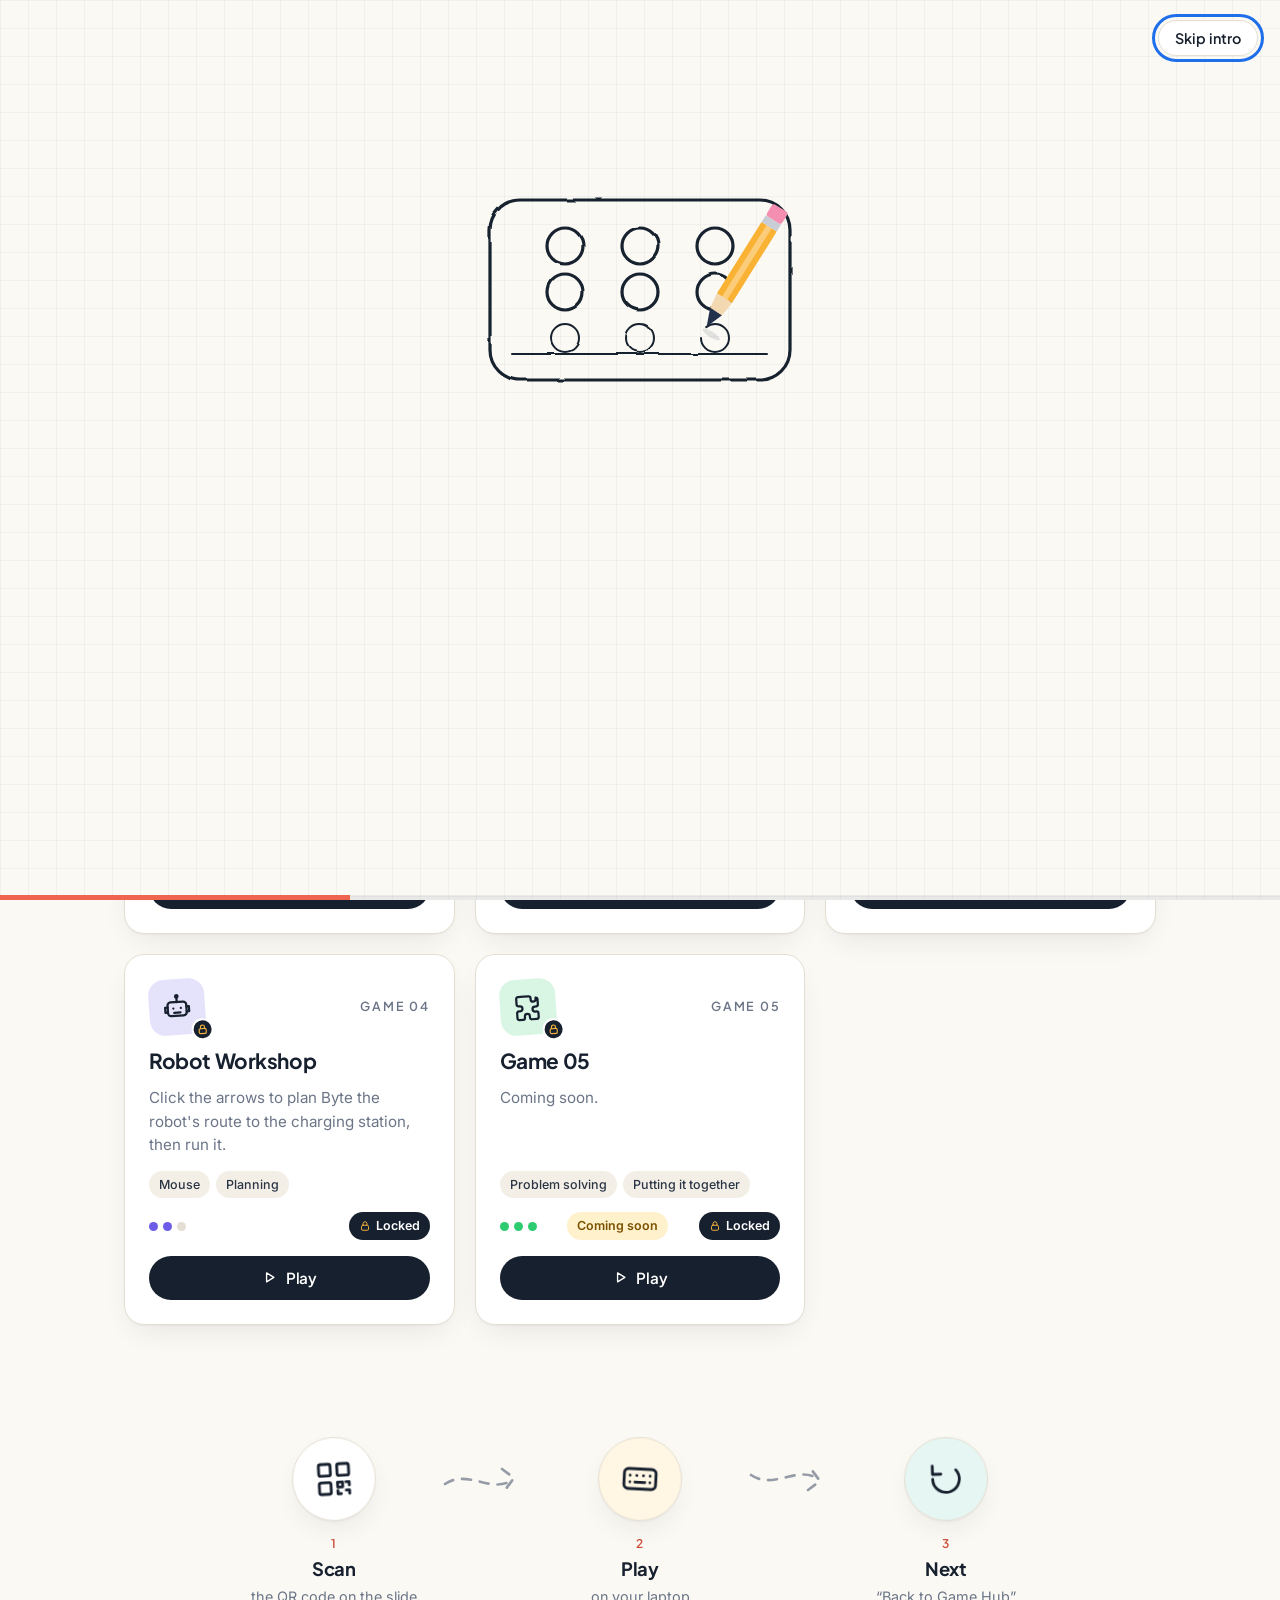
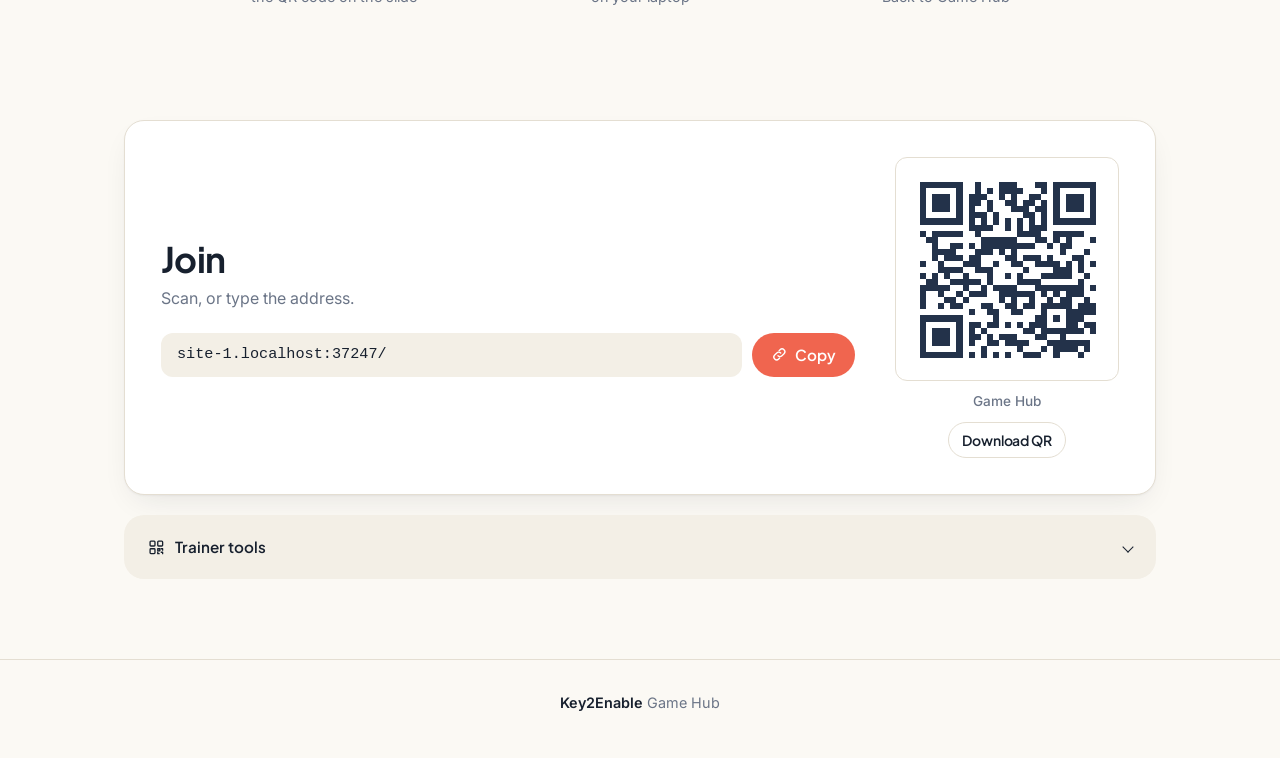
==== commit 7763c422: "Put hub Trainer tools behind a trainer PIN (#10) * Put hub Trainer tools behind a trainer PIN  - sit" ====
--- a/index.html
+++ b/index.html
@@ -13,7 +13,6 @@
   <link rel="stylesheet" href="assets/css/hub.css">
   <script src="site-config.js"></script>
   <script src="assets/js/gate.js"></script>
-  <script src="assets/js/vault.js"></script>
 </head>
 <body>
 
@@ -130,13 +129,26 @@
 
       <details class="share">
         <summary><svg class="ico" aria-hidden="true"><use href="#i-qr"/></svg> Trainer tools</summary>
+        <form class="pin-form" id="pinForm" hidden>
+          <p class="share__intro">For trainers. Enter the trainer PIN.</p>
+          <div class="pin-form__row">
+            <label for="pinInput" class="sr-only">Trainer PIN</label>
+            <input id="pinInput" type="password" autocomplete="off" spellcheck="false" placeholder="PIN" required>
+            <button type="submit" class="btn btn--primary btn--sm">Open</button>
+          </div>
+        </form>
+        <div id="trainerBody">
+        <div class="btn-row" id="pinSignedIn" hidden>
+          <p class="share__intro" id="pinState"></p>
+          <button type="button" class="btn btn--ghost btn--sm" id="pinSignOut">Close Trainer tools</button>
+        </div>
         <p class="share__intro" id="shareIntro">Each game has its own link and QR code.</p>
         <ul class="share__list" id="shareList" role="list"></ul>
         <div class="share__feedback" id="accessTools" hidden>
           <h3>Change a game code</h3>
           <p class="share__intro">Only a fingerprint (hash) of each code lives in <code>site-config.js</code>. Type a new code, then paste the line over that game’s entry in <code>access.keys</code>.</p>
           <form class="hash-form" id="hashForm">
-            <label for="hashGame" class="sr-only">Game</label>
+            <label for="hashGame" class="sr-only">Game or trainer PIN</label>
             <select id="hashGame"></select>
             <label for="hashInput" class="sr-only">New code</label>
             <input id="hashInput" type="text" autocomplete="off" autocapitalize="characters" spellcheck="false" placeholder="New code" required>
@@ -148,20 +160,6 @@
             <button type="button" class="btn btn--ghost btn--sm" id="lockAll">Lock all games on this laptop</button>
           </div>
         </div>
-        <div class="share__feedback" id="vaultTools" hidden>
-          <h3>Encrypt a game file</h3>
-          <p class="share__intro">Games are stored encrypted with their code, so “View source” shows nothing. Pick the game, type its code, choose the game’s HTML — you get <code>game.enc</code> and a small <code>index.html</code> to put in that game’s folder.</p>
-          <form class="hash-form" id="vaultForm">
-            <label for="vaultGame" class="sr-only">Game</label>
-            <select id="vaultGame"></select>
-            <label for="vaultCode" class="sr-only">Game code</label>
-            <input id="vaultCode" type="text" autocomplete="off" autocapitalize="characters" spellcheck="false" placeholder="Game code" required>
-            <label for="vaultFile" class="sr-only">Game HTML file</label>
-            <input id="vaultFile" type="file" accept=".html,.htm,text/html" required>
-            <button type="submit" class="btn btn--ghost btn--sm">Encrypt</button>
-          </form>
-          <p class="share__intro" id="vaultOut" role="status" aria-live="polite"></p>
-        </div>
         <div class="share__feedback" id="feedbackTools">
           <h3>Feedback</h3>
           <p id="feedbackCount">Nothing saved in this browser yet.</p>
@@ -169,6 +167,7 @@
             <button type="button" class="btn btn--ghost btn--sm" id="feedbackCsv" disabled>Download CSV</button>
             <button type="button" class="btn btn--ghost btn--sm" id="feedbackClear" disabled>Clear</button>
           </div>
+        </div>
         </div>
       </details>
     </section>
--- a/assets/css/hub.css
+++ b/assets/css/hub.css
@@ -229,11 +229,15 @@
 .share__item .code-form input { flex: 1 1 120px; min-width: 0; font: inherit; font-size: .85rem; font-weight: 600; letter-spacing: .06em; text-transform: uppercase; padding: 6px 12px; border-radius: 999px; border: 1px solid var(--line); background: #fff; color: var(--ink); }
 .share__item .share__code { display: inline-block; font-family: ui-monospace, Menlo, monospace; font-weight: 700; letter-spacing: .1em; background: #FFF1CC; color: #7A5200; padding: 3px 10px; border-radius: 999px; margin: 0 0 8px; font-size: .9rem; }
 .share__item .share__state { font-size: .8rem; color: var(--ink-soft); margin: 0 0 6px; }
+.pin-form { padding-bottom: 22px; }
+.pin-form .share__intro { margin-bottom: 10px; }
+.pin-form__row { display: flex; gap: 8px; flex-wrap: wrap; align-items: center; }
+.pin-form__row input { font: inherit; font-size: .95rem; letter-spacing: .2em; padding: 8px 14px; border-radius: 999px; border: 1px solid var(--line); background: #fff; color: var(--ink); width: 160px; max-width: 100%; }
+#pinSignedIn { align-items: center; justify-content: space-between; margin-bottom: 14px; }
+#pinSignedIn .share__intro { margin: 0; }
 .hash-form { display: flex; gap: 8px; flex-wrap: wrap; margin-bottom: 10px; }
 .hash-form select, .hash-form input { font: inherit; font-size: .9rem; padding: 8px 12px; border-radius: 999px; border: 1px solid var(--line); background: #fff; color: var(--ink); }
 .hash-form input { flex: 1 1 200px; min-width: 0; font-weight: 600; letter-spacing: .06em; text-transform: uppercase; }
-.hash-form input[type="file"] { font-weight: 400; letter-spacing: 0; text-transform: none; flex-basis: 260px; padding: 6px 12px; }
-.hash-form input[type="file"]::file-selector-button { font: inherit; font-size: .85rem; font-weight: 600; padding: 4px 12px; margin-right: 10px; border-radius: 999px; border: 1px solid var(--line); background: var(--paper, #F3EFE6); color: var(--ink); cursor: pointer; }
 .hash-out { font-size: .78rem; background: var(--card); border: 1px solid var(--line); border-radius: var(--radius-sm); padding: 10px 12px; white-space: pre-wrap; word-break: break-all; margin: 0 0 10px; }
 .share__feedback { border-top: 1px solid var(--line); padding: 20px 0 22px; }
 .share__feedback h3 { font-size: 1rem; margin-bottom: 6px; }
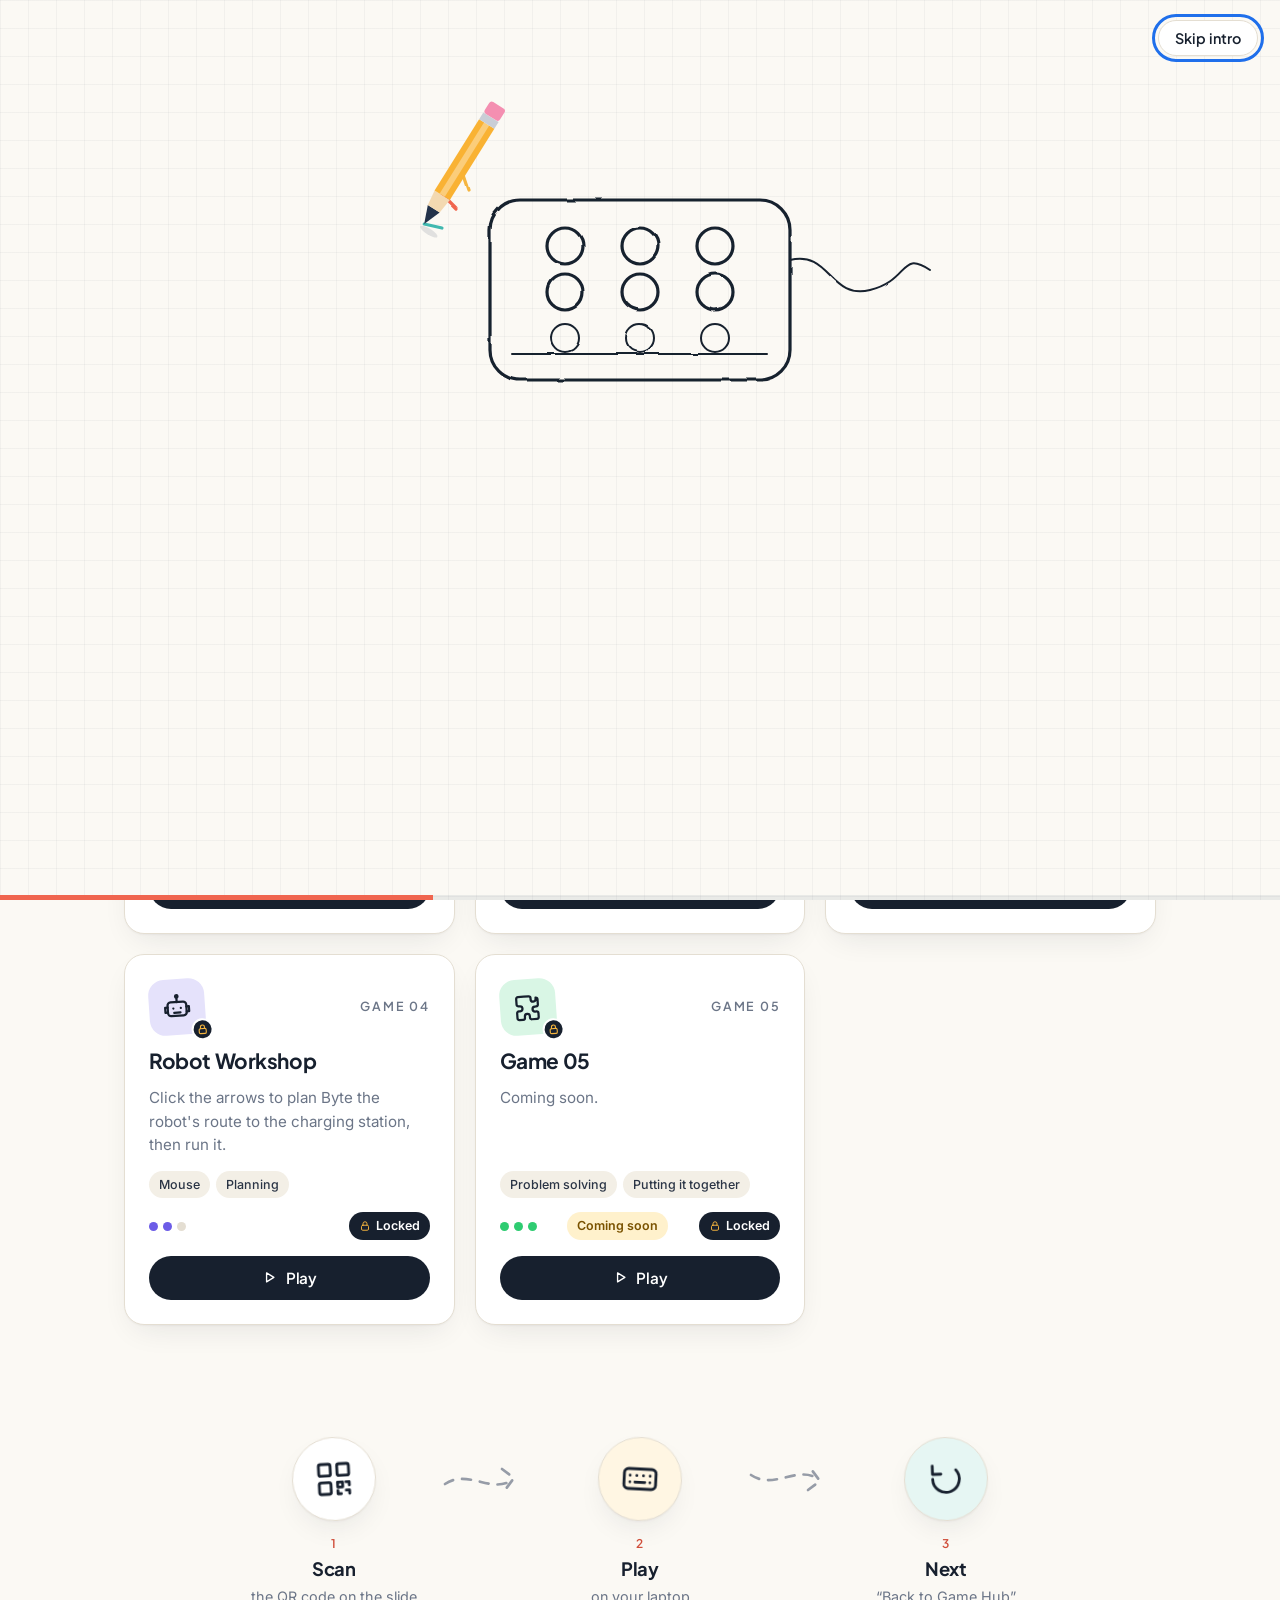
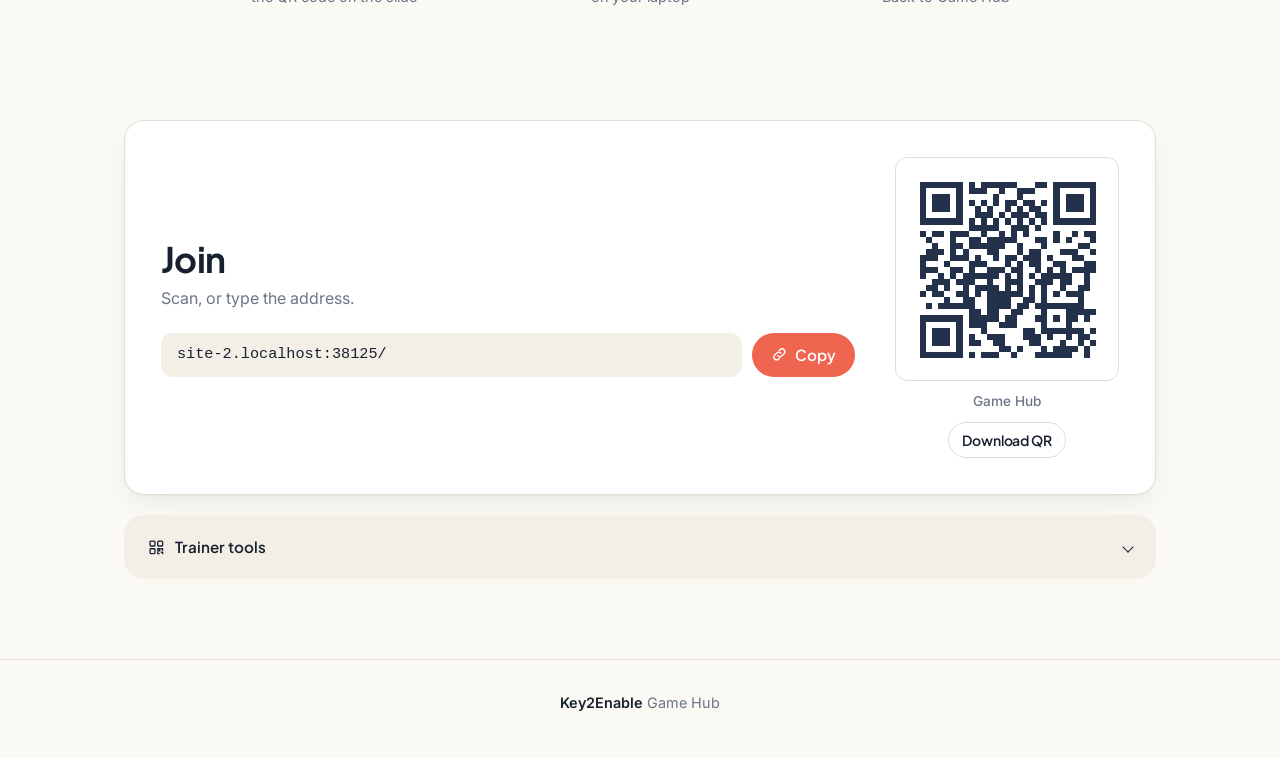
==== commit a25f888e: "Store the four live games encrypted with their codes; decrypt in the browser after unlock (#11) * St" ====
--- a/index.html
+++ b/index.html
@@ -13,6 +13,7 @@
   <link rel="stylesheet" href="assets/css/hub.css">
   <script src="site-config.js"></script>
   <script src="assets/js/gate.js"></script>
+  <script src="assets/js/vault.js"></script>
 </head>
 <body>
 
@@ -160,6 +161,20 @@
             <button type="button" class="btn btn--ghost btn--sm" id="lockAll">Lock all games on this laptop</button>
           </div>
         </div>
+        <div class="share__feedback" id="vaultTools" hidden>
+          <h3>Encrypt a game file</h3>
+          <p class="share__intro">Games are stored encrypted with their code, so “View source” shows nothing. Pick the game, type its code, choose the game’s HTML — you get <code>game.enc</code> and a small <code>index.html</code> to put in that game’s folder.</p>
+          <form class="hash-form" id="vaultForm">
+            <label for="vaultGame" class="sr-only">Game</label>
+            <select id="vaultGame"></select>
+            <label for="vaultCode" class="sr-only">Game code</label>
+            <input id="vaultCode" type="text" autocomplete="off" autocapitalize="characters" spellcheck="false" placeholder="Game code" required>
+            <label for="vaultFile" class="sr-only">Game HTML file</label>
+            <input id="vaultFile" type="file" accept=".html,.htm,text/html" required>
+            <button type="submit" class="btn btn--ghost btn--sm">Encrypt</button>
+          </form>
+          <p class="share__intro" id="vaultOut" role="status" aria-live="polite"></p>
+        </div>
         <div class="share__feedback" id="feedbackTools">
           <h3>Feedback</h3>
           <p id="feedbackCount">Nothing saved in this browser yet.</p>
--- a/assets/css/hub.css
+++ b/assets/css/hub.css
@@ -238,6 +238,8 @@
 .hash-form { display: flex; gap: 8px; flex-wrap: wrap; margin-bottom: 10px; }
 .hash-form select, .hash-form input { font: inherit; font-size: .9rem; padding: 8px 12px; border-radius: 999px; border: 1px solid var(--line); background: #fff; color: var(--ink); }
 .hash-form input { flex: 1 1 200px; min-width: 0; font-weight: 600; letter-spacing: .06em; text-transform: uppercase; }
+.hash-form input[type="file"] { font-weight: 400; letter-spacing: 0; text-transform: none; flex-basis: 260px; padding: 6px 12px; }
+.hash-form input[type="file"]::file-selector-button { font: inherit; font-size: .85rem; font-weight: 600; padding: 4px 12px; margin-right: 10px; border-radius: 999px; border: 1px solid var(--line); background: var(--paper, #F3EFE6); color: var(--ink); cursor: pointer; }
 .hash-out { font-size: .78rem; background: var(--card); border: 1px solid var(--line); border-radius: var(--radius-sm); padding: 10px 12px; white-space: pre-wrap; word-break: break-all; margin: 0 0 10px; }
 .share__feedback { border-top: 1px solid var(--line); padding: 20px 0 22px; }
 .share__feedback h3 { font-size: 1rem; margin-bottom: 6px; }
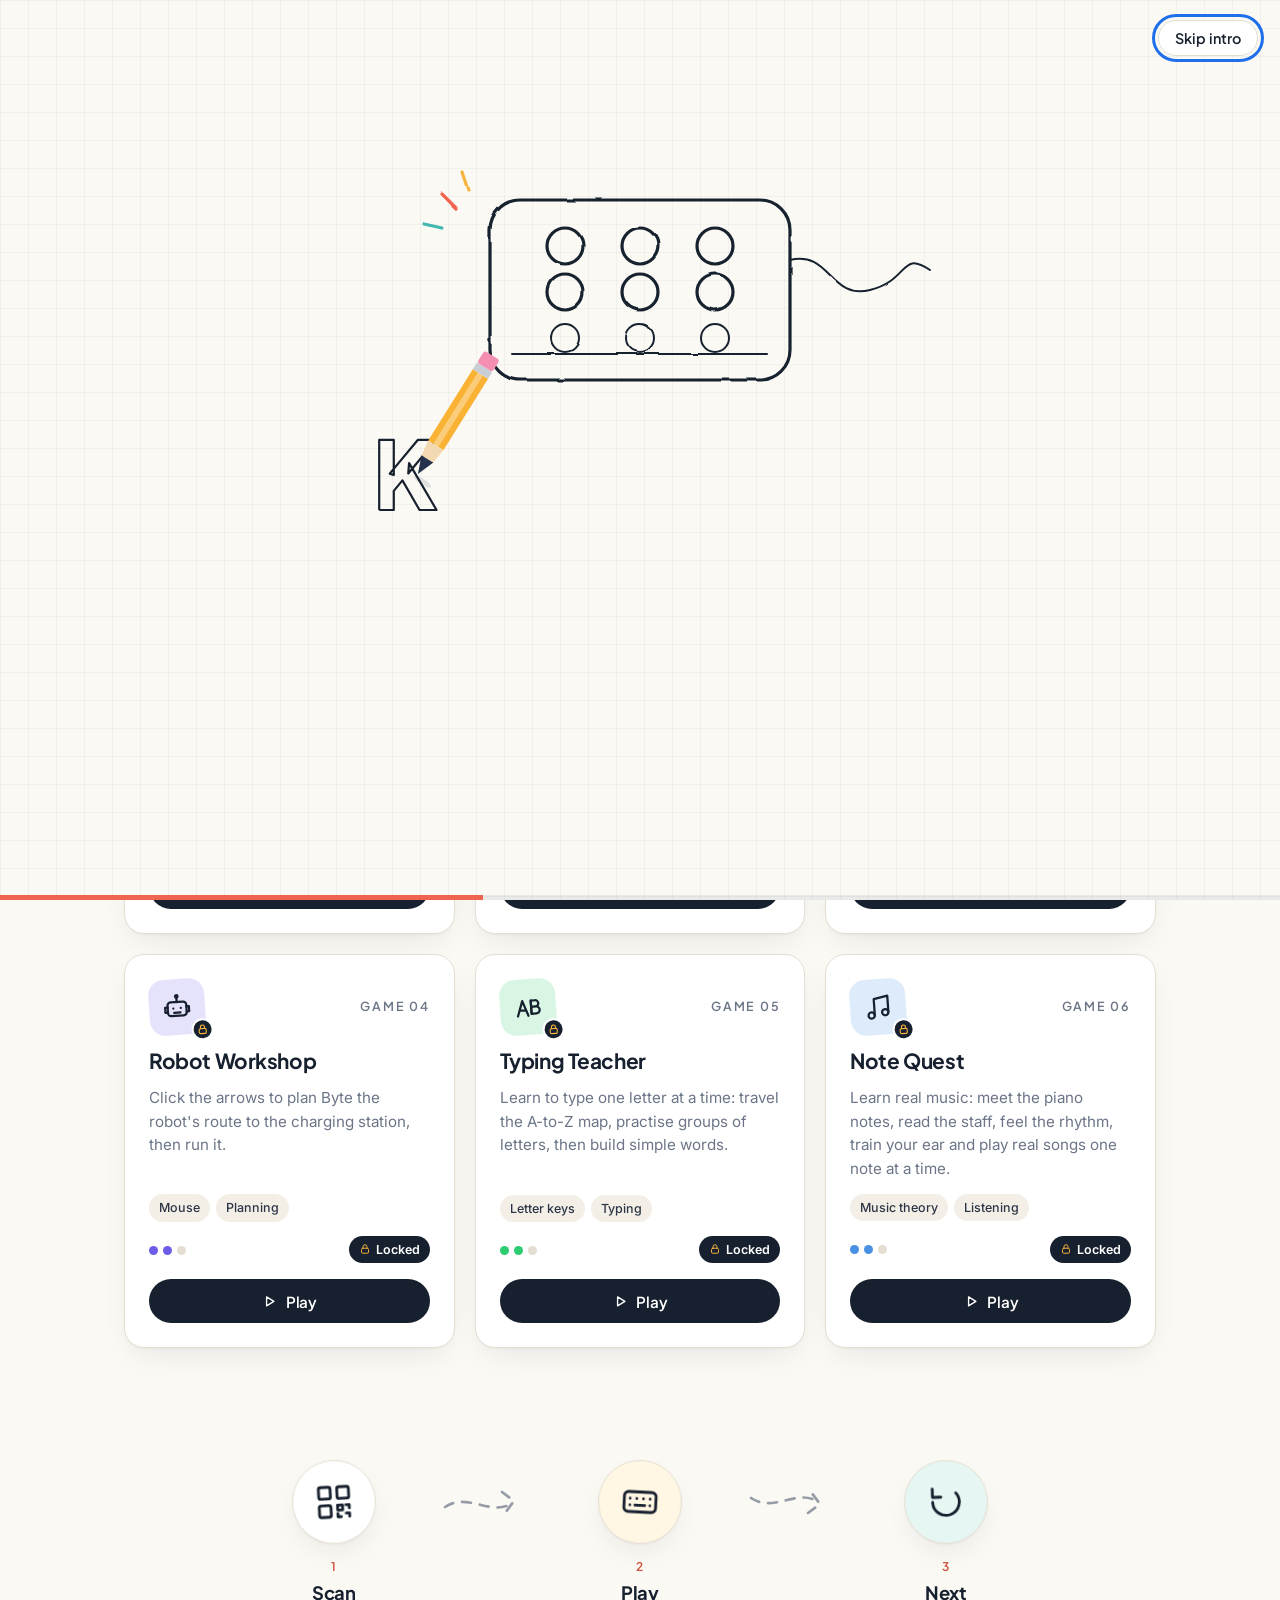
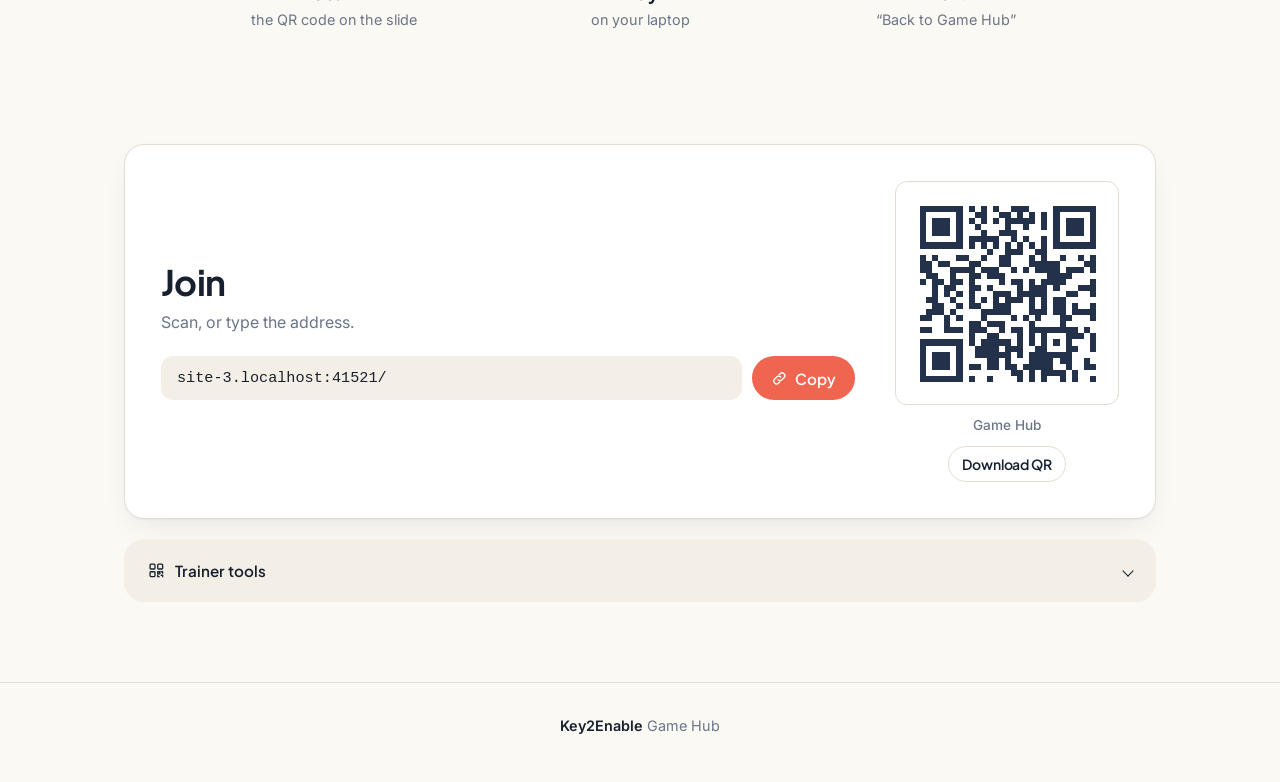
==== commit 327eb3c3: "Add Game 06 · Note Quest: accessible music-theory game (encrypted) Co-Authored-By: Devin AI <1582432" ====
--- a/index.html
+++ b/index.html
@@ -4,7 +4,7 @@
   <meta charset="utf-8">
   <meta name="viewport" content="width=device-width, initial-scale=1">
   <title>Key2Enable Game Hub — Interactive Training Games</title>
-  <meta name="description" content="Five interactive training games for the Key2Enable workshop. Pick a game, play it, come back for the next one.">
+  <meta name="description" content="Six interactive training games for the Key2Enable workshop. Pick a game, play it, come back for the next one.">
   <meta name="theme-color" content="#FFF8EE">
   <link rel="icon" href="assets/img/favicon.svg" type="image/svg+xml">
   <link rel="preconnect" href="https://fonts.googleapis.com">
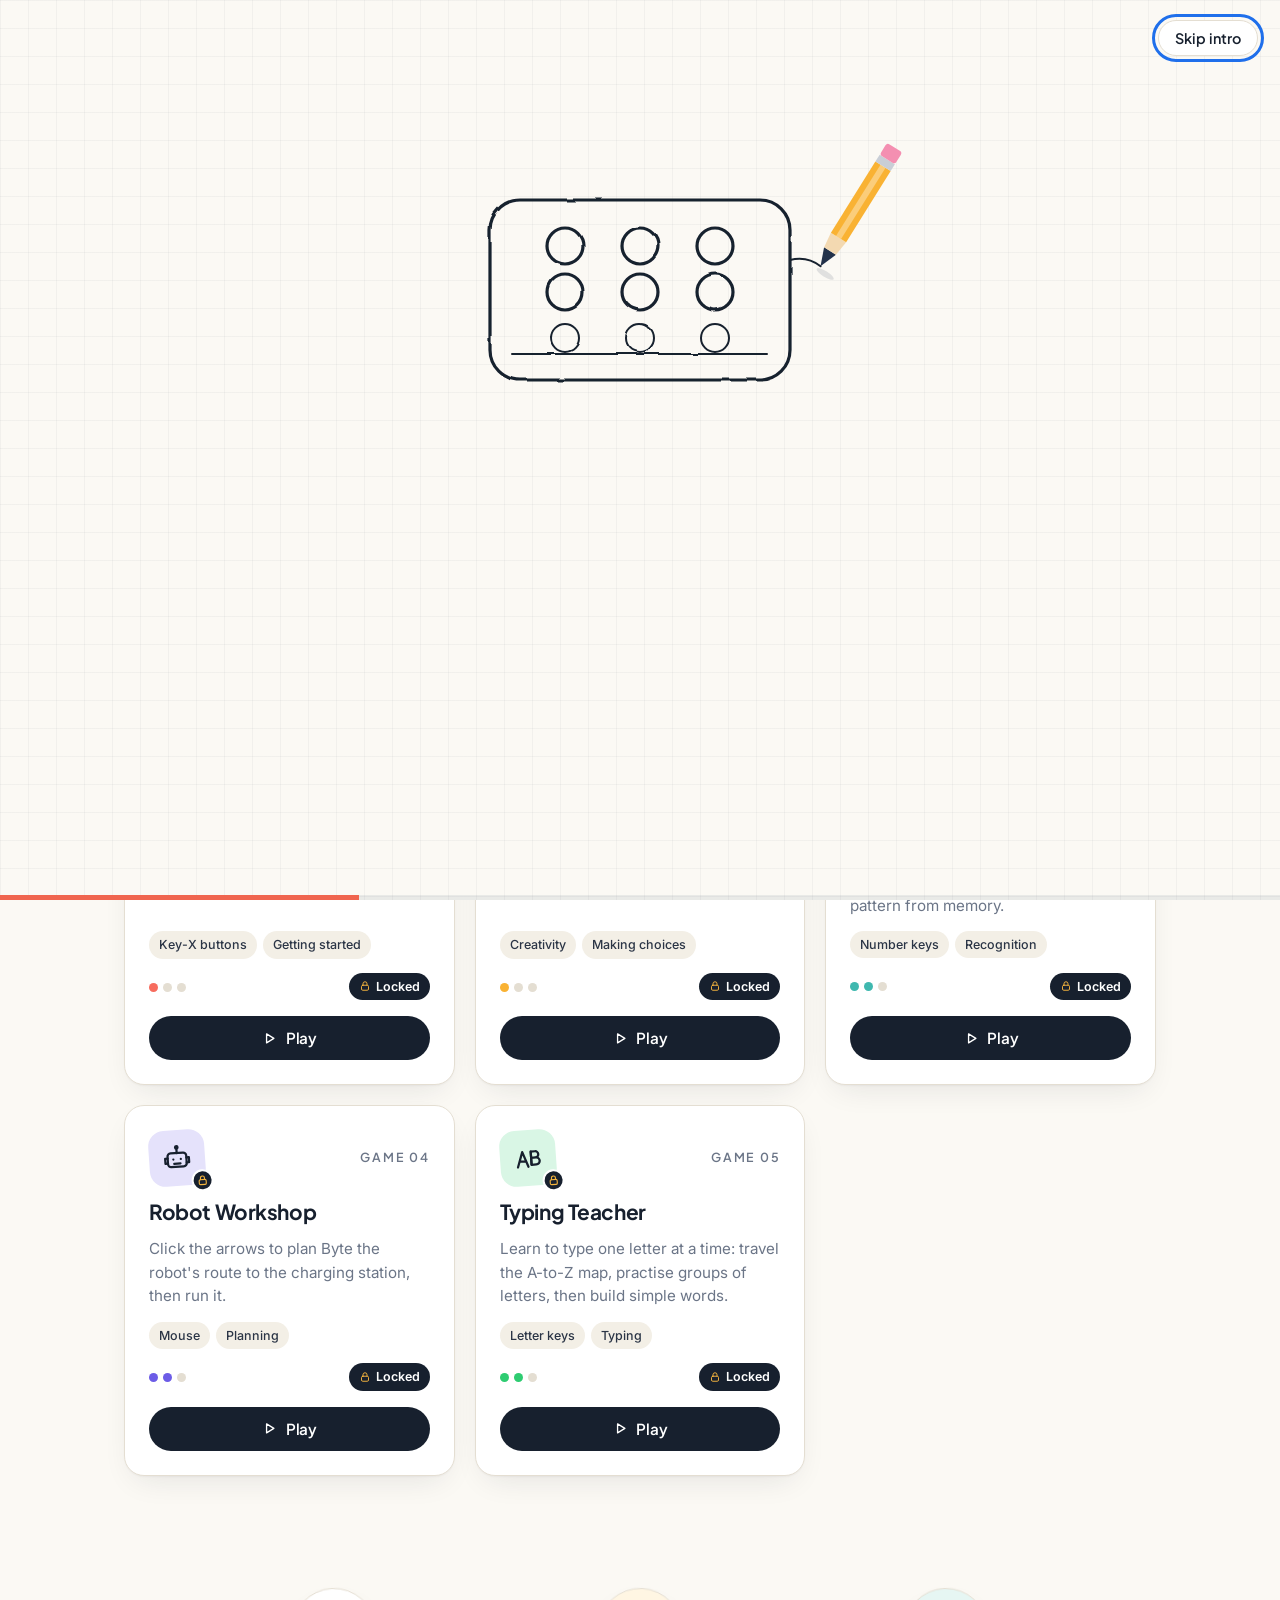
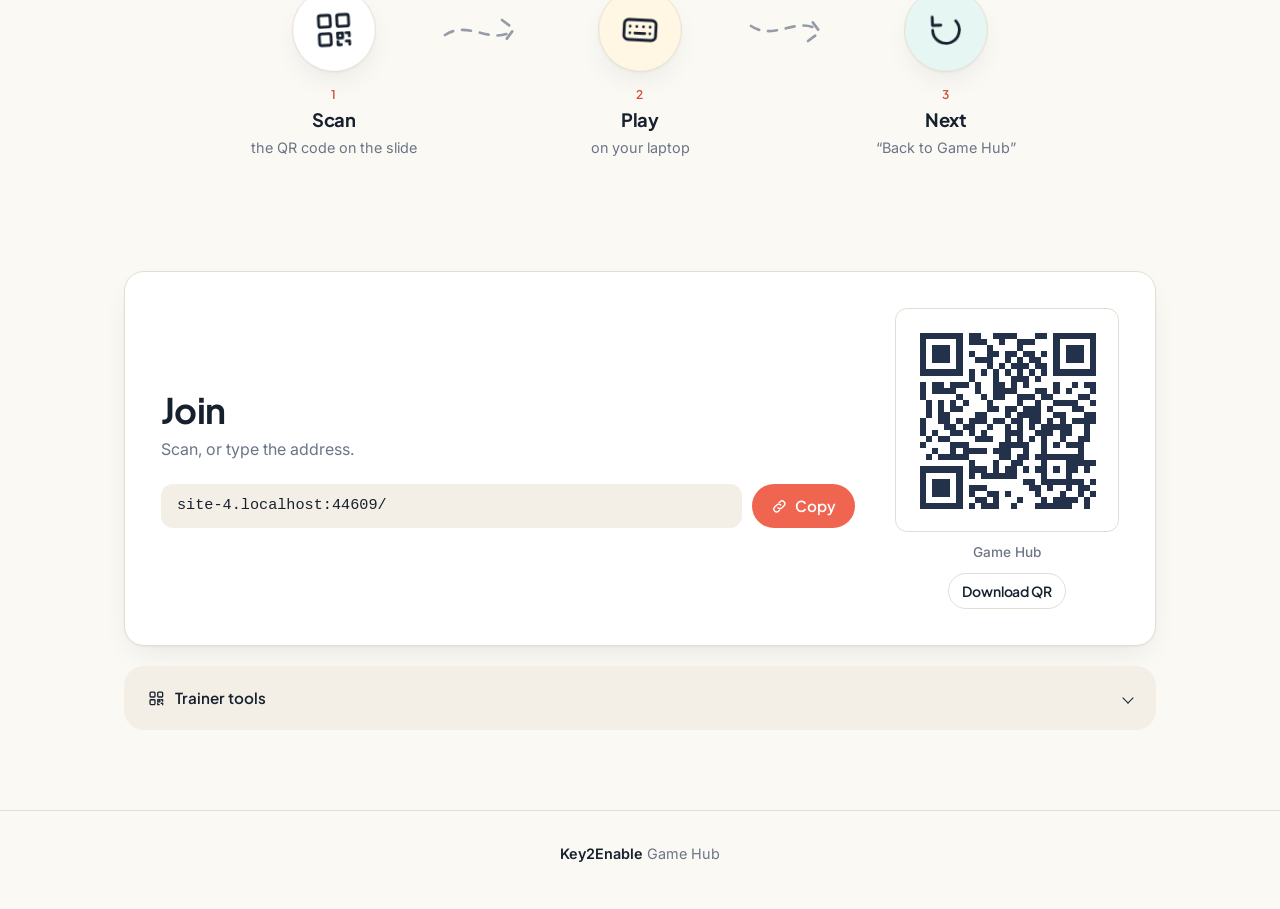
==== commit 3fb0e3c1: "Production hardening: hub code box, EN/AR switch, loader progress, feedback fix, 404, docs Co-Author" ====
--- a/index.html
+++ b/index.html
@@ -4,12 +4,16 @@
   <meta charset="utf-8">
   <meta name="viewport" content="width=device-width, initial-scale=1">
   <title>Key2Enable Game Hub — Interactive Training Games</title>
-  <meta name="description" content="Six interactive training games for the Key2Enable workshop. Pick a game, play it, come back for the next one.">
-  <meta name="theme-color" content="#FFF8EE">
+  <meta name="description" content="Five interactive training games for the Key2Enable workshop. Pick a game, play it, come back for the next one.">
+  <meta name="theme-color" content="#FBF9F4">
+  <meta property="og:type" content="website">
+  <meta property="og:title" content="Key2Enable Game Hub — Interactive Training Games">
+  <meta property="og:description" content="Five interactive training games for the Key2Enable workshop. Pick a game, play it, come back for the next one.">
+  <meta name="twitter:card" content="summary">
   <link rel="icon" href="assets/img/favicon.svg" type="image/svg+xml">
   <link rel="preconnect" href="https://fonts.googleapis.com">
   <link rel="preconnect" href="https://fonts.gstatic.com" crossorigin>
-  <link href="https://fonts.googleapis.com/css2?family=Plus+Jakarta+Sans:wght@500;600;700;800&family=Inter:wght@400;500;600&display=swap" rel="stylesheet">
+  <link href="https://fonts.googleapis.com/css2?family=Plus+Jakarta+Sans:wght@500;600;700;800&family=Inter:wght@400;500;600&family=Cairo:wght@500;600;700&display=swap" rel="stylesheet">
   <link rel="stylesheet" href="assets/css/hub.css">
   <script src="site-config.js"></script>
   <script src="assets/js/gate.js"></script>
@@ -49,10 +53,11 @@
       <p class="intro__caption" id="introCaption" aria-live="polite"></p>
     </div>
     <div class="intro__progress" aria-hidden="true"><span></span></div>
-    <button type="button" class="intro__skip" id="introSkip">Skip intro</button>
+    <button type="button" class="intro__skip" id="introSkip" data-i18n="skipIntro">Skip intro</button>
   </div>
 
-  <a class="skip-link" href="#games">Skip to games</a>
+  <noscript><p class="noscript">This site needs JavaScript to show the games. Please enable it and reload.</p></noscript>
+  <a class="skip-link" href="#games" data-i18n="skipToGames">Skip to games</a>
 
   <!-- ===== Header ===== -->
   <header class="site-header">
@@ -63,11 +68,15 @@
       <span class="logo__text"><b data-cfg="brand">Key2Enable</b> <span data-cfg="hubName">Game Hub</span></span>
     </a>
     <nav class="site-nav" aria-label="Sections">
-      <a href="#games">Games</a>
-      <a href="#join">Join</a>
-      <button type="button" class="btn btn--ghost btn--sm" id="replayIntro" title="Replay the intro animation">
-        <svg class="ico" aria-hidden="true"><use href="#i-replay"/></svg> Intro
+      <a href="#games" data-i18n="navGames">Games</a>
+      <a href="#join" data-i18n="navJoin">Join</a>
+      <button type="button" class="btn btn--ghost btn--sm" id="replayIntro" data-i18n-title="replayTitle" title="Replay the intro animation">
+        <svg class="ico" aria-hidden="true"><use href="#i-replay"/></svg> <span data-i18n="navIntro">Intro</span>
       </button>
+      <div class="lang" role="group" aria-label="Language" id="langToggle">
+        <button type="button" class="lang__btn" data-lang="en" lang="en" aria-pressed="true">EN</button>
+        <button type="button" class="lang__btn" data-lang="ar" lang="ar" aria-pressed="false">عربي</button>
+      </div>
     </nav>
   </header>
 
@@ -85,15 +94,22 @@
       <h1 id="heroTitle" class="hero__title" data-cfg="tagline">Interactive Training Games</h1>
       <p class="hero__lead" data-cfg="description"></p>
       <div class="hero__actions">
-        <a class="btn btn--primary btn--lg" href="#games"><svg class="ico" aria-hidden="true"><use href="#i-play"/></svg> Pick a game</a>
+        <a class="btn btn--primary btn--lg" href="#games"><svg class="ico" aria-hidden="true"><use href="#i-play"/></svg> <span data-i18n="pick">Pick a game</span></a>
       </div>
     </section>
 
     <!-- ===== Games ===== -->
     <section class="games" id="games" aria-labelledby="gamesTitle">
       <div class="section-head">
-        <h2 id="gamesTitle"><span class="u">Games</span></h2>
-        <p class="games__lock-note" id="lockNote" hidden><svg class="ico" aria-hidden="true"><use href="#i-lock"/></svg> Locked? Scan the QR code on the slide — or type its code.</p>
+        <h2 id="gamesTitle"><span class="u" data-i18n="gamesTitle">Games</span></h2>
+        <form class="code-entry" id="codeEntry" hidden autocomplete="off">
+          <label for="codeEntryInput" class="code-entry__label"><svg class="ico" aria-hidden="true"><use href="#i-lock"/></svg> <span data-i18n="codeHint">Have a game code from the slide? Type it here — the right game opens.</span></label>
+          <div class="code-entry__row">
+            <input id="codeEntryInput" type="text" inputmode="text" autocapitalize="characters" spellcheck="false" data-i18n-placeholder="codePh" placeholder="Game code" required>
+            <button type="submit" class="btn btn--primary btn--sm"><svg class="ico" aria-hidden="true"><use href="#i-unlock"/></svg> <span data-i18n="codeBtn">Open</span></button>
+          </div>
+          <p class="code-entry__msg" id="codeEntryMsg" role="alert"></p>
+        </form>
       </div>
       <ul class="game-grid" id="gameGrid" role="list"></ul>
     </section>
@@ -102,11 +118,11 @@
     <section class="how" id="how-to-play" aria-labelledby="howTitle">
       <h2 id="howTitle" class="sr-only">How it works</h2>
       <ol class="steps">
-        <li><span class="steps__pic" aria-hidden="true"><svg viewBox="0 0 24 24"><use href="#i-qr"/></svg></span><span class="steps__num">1</span><h3>Scan</h3><p>the QR code on the slide</p></li>
+        <li><span class="steps__pic" aria-hidden="true"><svg viewBox="0 0 24 24"><use href="#i-qr"/></svg></span><span class="steps__num">1</span><h3 data-i18n="step1">Scan</h3><p data-i18n="step1p">the QR code on the slide</p></li>
         <li class="steps__arrow" aria-hidden="true"><svg viewBox="0 0 60 30"><path d="M2 18c15-10 30 6 44-2M40 8l8 6-6 8"/></svg></li>
-        <li><span class="steps__pic" aria-hidden="true"><svg viewBox="0 0 24 24"><use href="#i-keyboard"/></svg></span><span class="steps__num">2</span><h3>Play</h3><p>on your laptop</p></li>
+        <li><span class="steps__pic" aria-hidden="true"><svg viewBox="0 0 24 24"><use href="#i-keyboard"/></svg></span><span class="steps__num">2</span><h3 data-i18n="step2">Play</h3><p data-i18n="step2p">on your laptop</p></li>
         <li class="steps__arrow" aria-hidden="true"><svg viewBox="0 0 60 30"><path d="M2 12c15 10 30-6 44 2M40 22l8-6-6-8"/></svg></li>
-        <li><span class="steps__pic" aria-hidden="true"><svg viewBox="0 0 24 24"><use href="#i-replay"/></svg></span><span class="steps__num">3</span><h3>Next</h3><p>“Back to Game Hub”</p></li>
+        <li><span class="steps__pic" aria-hidden="true"><svg viewBox="0 0 24 24"><use href="#i-replay"/></svg></span><span class="steps__num">3</span><h3 data-i18n="step3">Next</h3><p data-i18n="step3p">“Back to Game Hub”</p></li>
       </ol>
     </section>
 
@@ -114,22 +130,23 @@
     <section class="join" id="join" aria-labelledby="joinTitle">
       <div class="join__card">
         <div class="join__text">
-          <h2 id="joinTitle"><span class="u">Join</span></h2>
-          <p>Scan, or type the address.</p>
+          <h2 id="joinTitle"><span class="u" data-i18n="join">Join</span></h2>
+          <p data-i18n="joinP">Scan, or type the address.</p>
           <div class="url-box">
-            <code id="hubUrl">…</code>
-            <button type="button" class="btn btn--primary" id="copyHubUrl"><svg class="ico" aria-hidden="true"><use href="#i-link"/></svg> Copy</button>
+            <code id="hubUrl" dir="ltr">…</code>
+            <button type="button" class="btn btn--primary" id="copyHubUrl"><svg class="ico" aria-hidden="true"><use href="#i-link"/></svg> <span data-i18n="copy">Copy</span></button>
           </div>
         </div>
         <figure class="qr" id="hubQr">
           <div class="qr__img" id="hubQrImg" role="img" aria-label="QR code for the Game Hub link"></div>
-          <figcaption>Game Hub</figcaption>
-          <a class="btn btn--ghost btn--sm" id="hubQrDownload" download="game-hub-qr.png" href="#">Download QR</a>
+          <figcaption data-cfg="hubName">Game Hub</figcaption>
+          <a class="btn btn--ghost btn--sm" id="hubQrDownload" download="game-hub-qr.png" href="#" data-i18n="download">Download QR</a>
         </figure>
       </div>
 
       <details class="share">
-        <summary><svg class="ico" aria-hidden="true"><use href="#i-qr"/></svg> Trainer tools</summary>
+        <summary><svg class="ico" aria-hidden="true"><use href="#i-qr"/></svg> <span data-i18n="trainer">Trainer tools</span></summary>
+        <div class="share__body" dir="ltr" lang="en">
         <form class="pin-form" id="pinForm" hidden>
           <p class="share__intro">For trainers. Enter the trainer PIN.</p>
           <div class="pin-form__row">
@@ -144,6 +161,7 @@
           <button type="button" class="btn btn--ghost btn--sm" id="pinSignOut">Close Trainer tools</button>
         </div>
         <p class="share__intro" id="shareIntro">Each game has its own link and QR code.</p>
+        <p class="share__intro share__tip" id="shareTip" hidden>Workshop day: 1) hub QR on the first slide → 2) one slide per game with its <b>Unlock QR + code</b> → 3) press <b>Lock all games on this laptop</b> before you present, so participants see what you see. Participants can also type a code on the hub itself.</p>
         <ul class="share__list" id="shareList" role="list"></ul>
         <div class="share__feedback" id="accessTools" hidden>
           <h3>Change a game code</h3>
@@ -184,6 +202,7 @@
           </div>
         </div>
         </div>
+        </div>
       </details>
     </section>
 
--- a/assets/css/hub.css
+++ b/assets/css/hub.css
@@ -60,7 +60,7 @@
 :focus-visible { outline: 3px solid var(--focus); outline-offset: 3px; border-radius: 6px; }
 
 .skip-link {
-  position: absolute; left: 12px; top: -60px;
+  position: absolute; inset-inline-start: 12px; top: -60px;
   background: var(--ink); color: #fff; padding: 10px 16px; border-radius: 10px; z-index: 50;
   font-weight: 600; text-decoration: none;
 }
@@ -148,11 +148,11 @@
 .game-card:nth-child(2) { animation-delay: .06s } .game-card:nth-child(3) { animation-delay: .12s }
 .game-card:nth-child(4) { animation-delay: .18s } .game-card:nth-child(5) { animation-delay: .24s }
 @keyframes card-in { from { opacity: 0; transform: translateY(14px); } to { opacity: 1; transform: none; } }
-.game-card:hover, .game-card:focus-within { transform: translateY(-4px); box-shadow: var(--shadow-lg); border-color: color-mix(in srgb, var(--c) 45%, var(--line)); }
+.game-card:hover, .game-card:focus-within { transform: translateY(-4px); box-shadow: var(--shadow-lg); border-color: var(--c); border-color: color-mix(in srgb, var(--c) 45%, var(--line)); }
 .game-card__top { display: flex; align-items: center; justify-content: space-between; gap: 10px; }
 .game-card__icon {
   position: relative; width: 56px; height: 56px; border-radius: 16px; display: grid; place-items: center;
-  background: color-mix(in srgb, var(--c) 18%, white); color: var(--ink); transform: rotate(-4deg);
+  background: var(--paper-2); background: color-mix(in srgb, var(--c) 18%, white); color: var(--ink); transform: rotate(-4deg);
   transition: transform .25s ease;
 }
 .game-card:hover .game-card__icon { transform: rotate(3deg) scale(1.04); }
@@ -173,7 +173,7 @@
 .badge--locked .ico { width: 12px; height: 12px; stroke: var(--sun); }
 .badge--open { background: #DDF5EA; color: #0F6B45; }
 .badge--open .ico { width: 12px; height: 12px; }
-.game-card.is-locked .game-card__icon::after { content: ""; position: absolute; right: -7px; bottom: -7px; width: 22px; height: 22px; border-radius: 50%; border: 2px solid #fff; background: var(--ink) url("data:image/svg+xml,%3Csvg xmlns='http://www.w3.org/2000/svg' viewBox='0 0 24 24' fill='none' stroke='%23F5B53F' stroke-width='2.2' stroke-linecap='round'%3E%3Crect x='5' y='10.5' width='14' height='10' rx='2.5'/%3E%3Cpath d='M8 10.5V7.5a4 4 0 018 0v3'/%3E%3C/svg%3E") center / 12px no-repeat; }
+.game-card.is-locked .game-card__icon::after { content: ""; position: absolute; inset-inline-end: -7px; bottom: -7px; width: 22px; height: 22px; border-radius: 50%; border: 2px solid #fff; background: var(--ink) url("data:image/svg+xml,%3Csvg xmlns='http://www.w3.org/2000/svg' viewBox='0 0 24 24' fill='none' stroke='%23F5B53F' stroke-width='2.2' stroke-linecap='round'%3E%3Crect x='5' y='10.5' width='14' height='10' rx='2.5'/%3E%3Cpath d='M8 10.5V7.5a4 4 0 018 0v3'/%3E%3C/svg%3E") center / 12px no-repeat; }
 .game-card__actions { display: flex; gap: 10px; align-items: center; margin-top: 2px; }
 .game-card__actions .btn { flex: 1; }
 .game-card__actions .btn--primary { background: var(--ink); color: #fff; }
@@ -214,7 +214,7 @@
 .share { margin-top: 20px; background: var(--paper-2); border-radius: var(--radius); padding: 4px 24px; }
 .share summary { cursor: pointer; font-family: var(--font-display); font-weight: 600; font-size: .95rem; padding: 16px 0; display: flex; align-items: center; gap: 10px; list-style: none; color: var(--ink); }
 .share summary::-webkit-details-marker { display: none; }
-.share summary::after { content: ""; margin-left: auto; width: 8px; height: 8px; border-right: 1.5px solid currentColor; border-bottom: 1.5px solid currentColor; transform: rotate(45deg); transition: transform .2s ease; }
+.share summary::after { content: ""; margin-inline-start: auto; width: 8px; height: 8px; border-right: 1.5px solid currentColor; border-bottom: 1.5px solid currentColor; transform: rotate(45deg); transition: transform .2s ease; }
 .share[open] summary::after { transform: rotate(-135deg); }
 .share__intro { color: var(--ink-soft); margin-bottom: 16px; font-size: .9rem; }
 .share__list { display: grid; gap: 12px; grid-template-columns: repeat(auto-fill, minmax(280px, 1fr)); padding-bottom: 22px; }
@@ -239,7 +239,7 @@
 .hash-form select, .hash-form input { font: inherit; font-size: .9rem; padding: 8px 12px; border-radius: 999px; border: 1px solid var(--line); background: #fff; color: var(--ink); }
 .hash-form input { flex: 1 1 200px; min-width: 0; font-weight: 600; letter-spacing: .06em; text-transform: uppercase; }
 .hash-form input[type="file"] { font-weight: 400; letter-spacing: 0; text-transform: none; flex-basis: 260px; padding: 6px 12px; }
-.hash-form input[type="file"]::file-selector-button { font: inherit; font-size: .85rem; font-weight: 600; padding: 4px 12px; margin-right: 10px; border-radius: 999px; border: 1px solid var(--line); background: var(--paper, #F3EFE6); color: var(--ink); cursor: pointer; }
+.hash-form input[type="file"]::file-selector-button { font: inherit; font-size: .85rem; font-weight: 600; padding: 4px 12px; margin-inline-end: 10px; border-radius: 999px; border: 1px solid var(--line); background: var(--paper, #F3EFE6); color: var(--ink); cursor: pointer; }
 .hash-out { font-size: .78rem; background: var(--card); border: 1px solid var(--line); border-radius: var(--radius-sm); padding: 10px 12px; white-space: pre-wrap; word-break: break-all; margin: 0 0 10px; }
 .share__feedback { border-top: 1px solid var(--line); padding: 20px 0 22px; }
 .share__feedback h3 { font-size: 1rem; margin-bottom: 6px; }
@@ -315,3 +315,40 @@
   .share { padding: 4px 16px; }
   .intro .wordmark { font-size: 104px; }
 }
+
+/* ---------- No-JS notice ---------- */
+.noscript { margin: 0; padding: 14px 24px; text-align: center; background: #FFF1CC; color: #7A5200; font-weight: 500; }
+
+/* ---------- Language switch ---------- */
+.lang { display: inline-flex; border: 1px solid var(--line); border-radius: 999px; padding: 2px; background: var(--card); }
+.lang__btn { font: inherit; font-size: .82rem; font-weight: 600; padding: 4px 12px; border: 0; border-radius: 999px; background: transparent; color: var(--ink-soft); cursor: pointer; line-height: 1.4; }
+.lang__btn[aria-pressed="true"] { background: var(--ink); color: #fff; }
+.lang__btn:hover:not([aria-pressed="true"]) { color: var(--ink); }
+
+/* ---------- Code entry on the hub ---------- */
+.code-entry { flex: 1 1 100%; display: flex; flex-direction: column; gap: 8px; padding: 16px 18px; border: 1px dashed var(--line); border-radius: var(--radius-sm); background: var(--card); }
+.code-entry__label { display: inline-flex; gap: 8px; align-items: center; color: var(--ink-soft); font-size: .95rem; }
+.code-entry__label .ico { width: 1em; height: 1em; flex: none; }
+.code-entry__row { display: flex; gap: 8px; flex-wrap: wrap; align-items: center; }
+.code-entry__row input { font: inherit; font-size: 1rem; font-weight: 600; letter-spacing: .08em; text-transform: uppercase; padding: 9px 16px; border-radius: 999px; border: 1px solid var(--line); background: #fff; color: var(--ink); width: 220px; max-width: 100%; direction: ltr; }
+.code-entry__msg { min-height: 1.3em; font-size: .9rem; color: var(--accent-dark); font-weight: 500; }
+.code-entry.is-wrong .code-entry__row input { border-color: var(--accent-dark); animation: shake .35s ease; }
+@keyframes shake { 20%, 60% { transform: translateX(-5px); } 40%, 80% { transform: translateX(5px); } }
+.share__tip { padding: 10px 14px; border-radius: var(--radius-sm); background: #FFF8E1; color: #5C4A12; }
+.share__body { text-align: left; }
+
+/* ---------- Arabic / right-to-left ---------- */
+[lang="ar"] { --font-display: "Cairo", "Plus Jakarta Sans", system-ui, sans-serif; --font-body: "Cairo", "Inter", system-ui, sans-serif; }
+[lang="ar"] h1, [lang="ar"] h2, [lang="ar"] h3 { letter-spacing: 0; }
+[dir="rtl"] .steps li.steps__arrow svg { transform: scaleX(-1); }
+[dir="rtl"] .intro__skip { right: auto; left: 22px; }
+[dir="rtl"] .game-card__num { letter-spacing: 0; }
+[dir="rtl"] .url-box code, [dir="rtl"] .share__item code { direction: ltr; unicode-bidi: isolate; text-align: left; }
+
+/* ---------- Print (hub QR / slides) ---------- */
+@media print {
+  .intro, .toast, .site-nav, .skip-link, .share, .hero__doodles, .game-card__actions, .hero__actions, #copyHubUrl, #hubQrDownload { display: none !important; }
+  body { background: #fff; color: #000; }
+  .game-card, .join__card { break-inside: avoid; box-shadow: none; }
+  a { text-decoration: none; }
+}
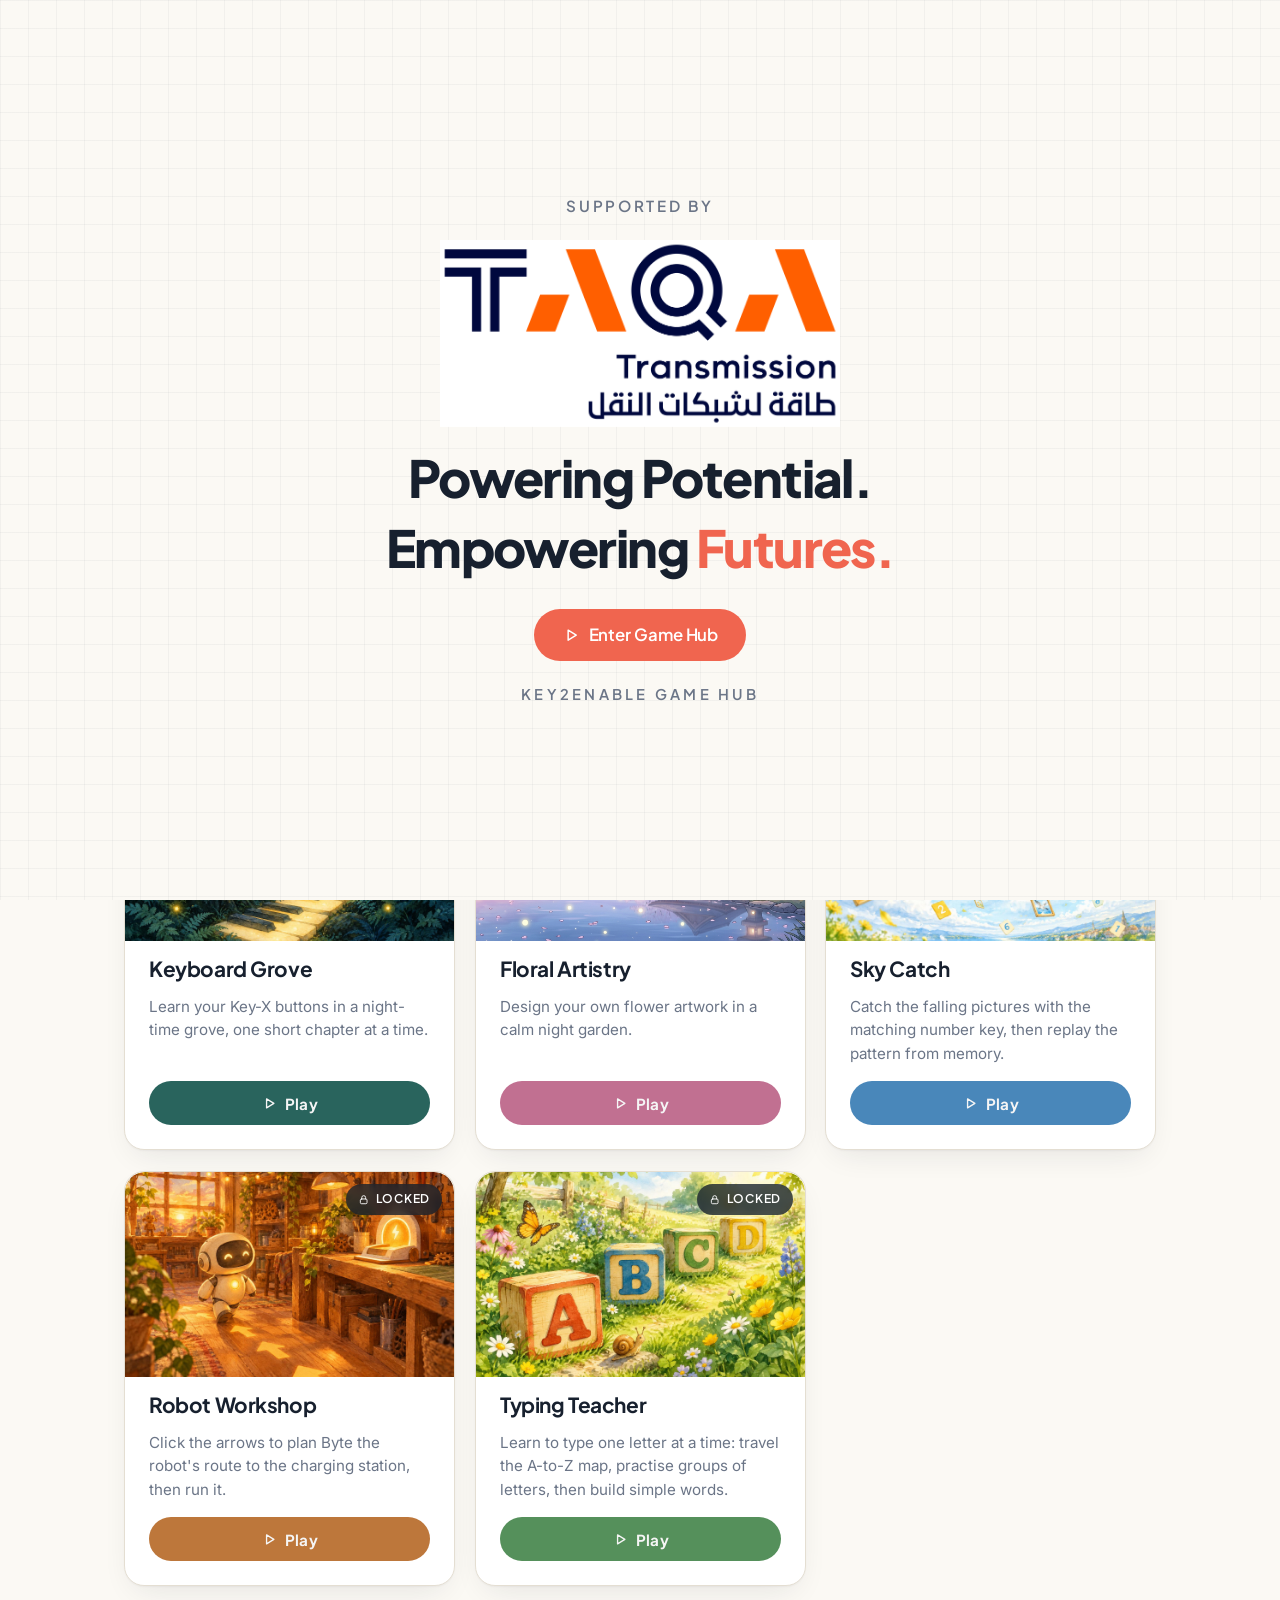
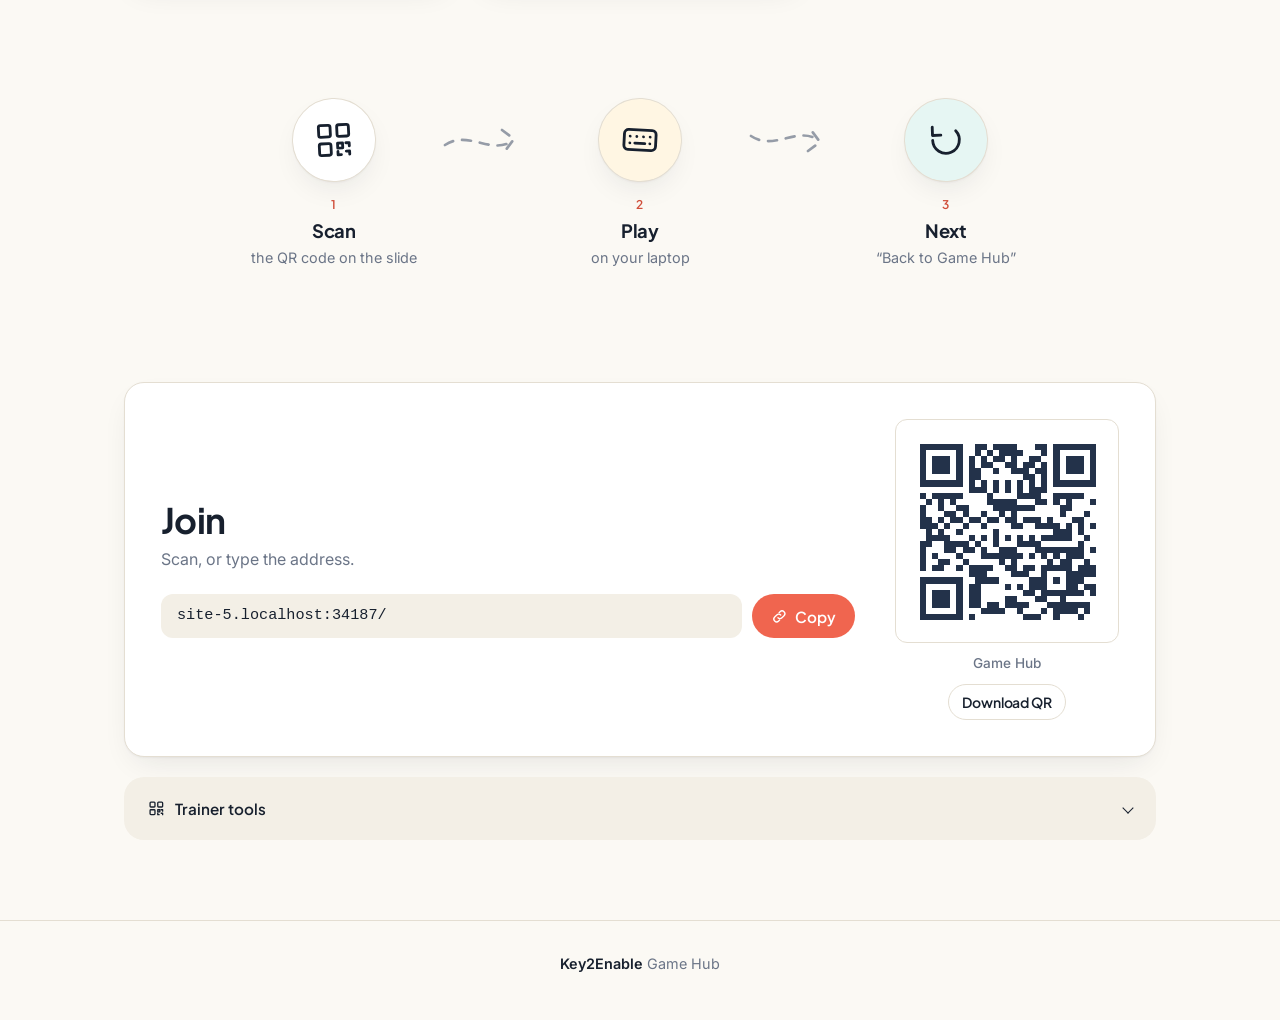
==== commit 8883c603: "Add TAQA sponsor splash, themed photo cards, motion layer and calm intro music - TAQA splash: suppor" ====
--- a/index.html
+++ b/index.html
@@ -5,19 +5,15 @@
   <meta name="viewport" content="width=device-width, initial-scale=1">
   <title>Key2Enable Game Hub — Interactive Training Games</title>
   <meta name="description" content="Five interactive training games for the Key2Enable workshop. Pick a game, play it, come back for the next one.">
-  <meta name="theme-color" content="#FBF9F4">
-  <meta property="og:type" content="website">
-  <meta property="og:title" content="Key2Enable Game Hub — Interactive Training Games">
-  <meta property="og:description" content="Five interactive training games for the Key2Enable workshop. Pick a game, play it, come back for the next one.">
-  <meta name="twitter:card" content="summary">
+  <meta name="theme-color" content="#FFF8EE">
   <link rel="icon" href="assets/img/favicon.svg" type="image/svg+xml">
   <link rel="preconnect" href="https://fonts.googleapis.com">
   <link rel="preconnect" href="https://fonts.gstatic.com" crossorigin>
-  <link href="https://fonts.googleapis.com/css2?family=Plus+Jakarta+Sans:wght@500;600;700;800&family=Inter:wght@400;500;600&family=Cairo:wght@500;600;700&display=swap" rel="stylesheet">
-  <link rel="stylesheet" href="assets/css/hub.css">
-  <script src="site-config.js"></script>
-  <script src="assets/js/gate.js"></script>
-  <script src="assets/js/vault.js"></script>
+  <link href="https://fonts.googleapis.com/css2?family=Plus+Jakarta+Sans:wght@500;600;700;800&family=Inter:wght@400;500;600&display=swap" rel="stylesheet">
+  <link rel="stylesheet" href="assets/css/hub.css?v=7">
+  <script src="site-config.js?v=5"></script>
+  <script src="assets/js/gate.js?v=4"></script>
+  <script src="assets/js/vault.js?v=4"></script>
 </head>
 <body>
 
@@ -46,6 +42,15 @@
 
   <!-- ===== Intro (pencil-sketch splash). Filled by assets/js/intro.js ===== -->
   <div id="intro" class="intro" hidden>
+    <div class="intro__sponsor" id="introSponsor" hidden>
+      <p class="intro__sponsor-label">Supported by</p>
+      <img class="intro__sponsor-logo" src="assets/img/taqa-logo.png" alt="TAQA Transmission">
+      <p class="intro__sponsor-tag" id="sponsorTag"></p>
+      <button type="button" class="btn btn--primary btn--lg intro__sponsor-enter" id="sponsorEnter">
+        <svg class="ico" aria-hidden="true"><use href="#i-play"/></svg> Enter Game Hub
+      </button>
+      <p class="intro__sponsor-brand">Key2Enable Game Hub</p>
+    </div>
     <div class="intro__stage">
       <svg class="intro__svg" viewBox="0 0 900 520" role="img" aria-labelledby="introTitle">
         <title id="introTitle">Key2Enable Game Hub</title>
@@ -53,11 +58,26 @@
       <p class="intro__caption" id="introCaption" aria-live="polite"></p>
     </div>
     <div class="intro__progress" aria-hidden="true"><span></span></div>
-    <button type="button" class="intro__skip" id="introSkip" data-i18n="skipIntro">Skip intro</button>
+    <button type="button" class="intro__skip" id="introSkip">Skip intro</button>
   </div>
 
-  <noscript><p class="noscript">This site needs JavaScript to show the games. Please enable it and reload.</p></noscript>
-  <a class="skip-link" href="#games" data-i18n="skipToGames">Skip to games</a>
+  <!-- Unhide the intro overlay before first paint so the hub never flashes. -->
+  <script>
+    (function () {
+      try {
+        var cfg = (window.SITE_CONFIG && window.SITE_CONFIG.intro) || {};
+        var seen = sessionStorage.getItem("k2e-intro-seen") === "1";
+        if (cfg.enabled === false || (seen && !/[?&]intro=1/.test(location.search))) return;
+        document.getElementById("intro").hidden = false;
+        document.body.classList.add("intro-active");
+        var sp = (window.SITE_CONFIG && window.SITE_CONFIG.sponsor) || {};
+        var s = document.getElementById("introSponsor");
+        if (s && sp.enabled !== false) s.hidden = false;
+      } catch (e) { /* let the hub render normally */ }
+    })();
+  </script>
+
+  <a class="skip-link" href="#games">Skip to games</a>
 
   <!-- ===== Header ===== -->
   <header class="site-header">
@@ -68,15 +88,11 @@
       <span class="logo__text"><b data-cfg="brand">Key2Enable</b> <span data-cfg="hubName">Game Hub</span></span>
     </a>
     <nav class="site-nav" aria-label="Sections">
-      <a href="#games" data-i18n="navGames">Games</a>
-      <a href="#join" data-i18n="navJoin">Join</a>
-      <button type="button" class="btn btn--ghost btn--sm" id="replayIntro" data-i18n-title="replayTitle" title="Replay the intro animation">
-        <svg class="ico" aria-hidden="true"><use href="#i-replay"/></svg> <span data-i18n="navIntro">Intro</span>
+      <a href="#games">Games</a>
+      <a href="#join">Join</a>
+      <button type="button" class="btn btn--ghost btn--sm" id="replayIntro" title="Replay the intro animation">
+        <svg class="ico" aria-hidden="true"><use href="#i-replay"/></svg> Intro
       </button>
-      <div class="lang" role="group" aria-label="Language" id="langToggle">
-        <button type="button" class="lang__btn" data-lang="en" lang="en" aria-pressed="true">EN</button>
-        <button type="button" class="lang__btn" data-lang="ar" lang="ar" aria-pressed="false">عربي</button>
-      </div>
     </nav>
   </header>
 
@@ -94,22 +110,19 @@
       <h1 id="heroTitle" class="hero__title" data-cfg="tagline">Interactive Training Games</h1>
       <p class="hero__lead" data-cfg="description"></p>
       <div class="hero__actions">
-        <a class="btn btn--primary btn--lg" href="#games"><svg class="ico" aria-hidden="true"><use href="#i-play"/></svg> <span data-i18n="pick">Pick a game</span></a>
-      </div>
+        <a class="btn btn--primary btn--lg" href="#games"><svg class="ico" aria-hidden="true"><use href="#i-play"/></svg> Pick a game</a>
+      </div>
+      <aside class="sponsor" aria-label="Sponsor">
+        <p class="sponsor__label">Supported by</p>
+        <img class="sponsor__logo" src="assets/img/taqa-logo.png" alt="TAQA Transmission">
+      </aside>
     </section>
 
     <!-- ===== Games ===== -->
     <section class="games" id="games" aria-labelledby="gamesTitle">
       <div class="section-head">
-        <h2 id="gamesTitle"><span class="u" data-i18n="gamesTitle">Games</span></h2>
-        <form class="code-entry" id="codeEntry" hidden autocomplete="off">
-          <label for="codeEntryInput" class="code-entry__label"><svg class="ico" aria-hidden="true"><use href="#i-lock"/></svg> <span data-i18n="codeHint">Have a game code from the slide? Type it here — the right game opens.</span></label>
-          <div class="code-entry__row">
-            <input id="codeEntryInput" type="text" inputmode="text" autocapitalize="characters" spellcheck="false" data-i18n-placeholder="codePh" placeholder="Game code" required>
-            <button type="submit" class="btn btn--primary btn--sm"><svg class="ico" aria-hidden="true"><use href="#i-unlock"/></svg> <span data-i18n="codeBtn">Open</span></button>
-          </div>
-          <p class="code-entry__msg" id="codeEntryMsg" role="alert"></p>
-        </form>
+        <h2 id="gamesTitle"><span class="u">Games</span></h2>
+        <p class="games__lock-note" id="lockNote" hidden><svg class="ico" aria-hidden="true"><use href="#i-lock"/></svg> Locked? Scan the QR code on the slide — or type its code.</p>
       </div>
       <ul class="game-grid" id="gameGrid" role="list"></ul>
     </section>
@@ -118,11 +131,11 @@
     <section class="how" id="how-to-play" aria-labelledby="howTitle">
       <h2 id="howTitle" class="sr-only">How it works</h2>
       <ol class="steps">
-        <li><span class="steps__pic" aria-hidden="true"><svg viewBox="0 0 24 24"><use href="#i-qr"/></svg></span><span class="steps__num">1</span><h3 data-i18n="step1">Scan</h3><p data-i18n="step1p">the QR code on the slide</p></li>
+        <li><span class="steps__pic" aria-hidden="true"><svg viewBox="0 0 24 24"><use href="#i-qr"/></svg></span><span class="steps__num">1</span><h3>Scan</h3><p>the QR code on the slide</p></li>
         <li class="steps__arrow" aria-hidden="true"><svg viewBox="0 0 60 30"><path d="M2 18c15-10 30 6 44-2M40 8l8 6-6 8"/></svg></li>
-        <li><span class="steps__pic" aria-hidden="true"><svg viewBox="0 0 24 24"><use href="#i-keyboard"/></svg></span><span class="steps__num">2</span><h3 data-i18n="step2">Play</h3><p data-i18n="step2p">on your laptop</p></li>
+        <li><span class="steps__pic" aria-hidden="true"><svg viewBox="0 0 24 24"><use href="#i-keyboard"/></svg></span><span class="steps__num">2</span><h3>Play</h3><p>on your laptop</p></li>
         <li class="steps__arrow" aria-hidden="true"><svg viewBox="0 0 60 30"><path d="M2 12c15 10 30-6 44 2M40 22l8-6-6-8"/></svg></li>
-        <li><span class="steps__pic" aria-hidden="true"><svg viewBox="0 0 24 24"><use href="#i-replay"/></svg></span><span class="steps__num">3</span><h3 data-i18n="step3">Next</h3><p data-i18n="step3p">“Back to Game Hub”</p></li>
+        <li><span class="steps__pic" aria-hidden="true"><svg viewBox="0 0 24 24"><use href="#i-replay"/></svg></span><span class="steps__num">3</span><h3>Next</h3><p>“Back to Game Hub”</p></li>
       </ol>
     </section>
 
@@ -130,23 +143,22 @@
     <section class="join" id="join" aria-labelledby="joinTitle">
       <div class="join__card">
         <div class="join__text">
-          <h2 id="joinTitle"><span class="u" data-i18n="join">Join</span></h2>
-          <p data-i18n="joinP">Scan, or type the address.</p>
+          <h2 id="joinTitle"><span class="u">Join</span></h2>
+          <p>Scan, or type the address.</p>
           <div class="url-box">
-            <code id="hubUrl" dir="ltr">…</code>
-            <button type="button" class="btn btn--primary" id="copyHubUrl"><svg class="ico" aria-hidden="true"><use href="#i-link"/></svg> <span data-i18n="copy">Copy</span></button>
+            <code id="hubUrl">…</code>
+            <button type="button" class="btn btn--primary" id="copyHubUrl"><svg class="ico" aria-hidden="true"><use href="#i-link"/></svg> Copy</button>
           </div>
         </div>
         <figure class="qr" id="hubQr">
           <div class="qr__img" id="hubQrImg" role="img" aria-label="QR code for the Game Hub link"></div>
-          <figcaption data-cfg="hubName">Game Hub</figcaption>
-          <a class="btn btn--ghost btn--sm" id="hubQrDownload" download="game-hub-qr.png" href="#" data-i18n="download">Download QR</a>
+          <figcaption>Game Hub</figcaption>
+          <a class="btn btn--ghost btn--sm" id="hubQrDownload" download="game-hub-qr.png" href="#">Download QR</a>
         </figure>
       </div>
 
       <details class="share">
-        <summary><svg class="ico" aria-hidden="true"><use href="#i-qr"/></svg> <span data-i18n="trainer">Trainer tools</span></summary>
-        <div class="share__body" dir="ltr" lang="en">
+        <summary><svg class="ico" aria-hidden="true"><use href="#i-qr"/></svg> Trainer tools</summary>
         <form class="pin-form" id="pinForm" hidden>
           <p class="share__intro">For trainers. Enter the trainer PIN.</p>
           <div class="pin-form__row">
@@ -161,7 +173,6 @@
           <button type="button" class="btn btn--ghost btn--sm" id="pinSignOut">Close Trainer tools</button>
         </div>
         <p class="share__intro" id="shareIntro">Each game has its own link and QR code.</p>
-        <p class="share__intro share__tip" id="shareTip" hidden>Workshop day: 1) hub QR on the first slide → 2) one slide per game with its <b>Unlock QR + code</b> → 3) press <b>Lock all games on this laptop</b> before you present, so participants see what you see. Participants can also type a code on the hub itself.</p>
         <ul class="share__list" id="shareList" role="list"></ul>
         <div class="share__feedback" id="accessTools" hidden>
           <h3>Change a game code</h3>
@@ -202,7 +213,6 @@
           </div>
         </div>
         </div>
-        </div>
       </details>
     </section>
 
@@ -215,7 +225,8 @@
   <div class="toast" id="toast" role="status" aria-live="polite"></div>
 
   <script src="assets/vendor/qrcode.js"></script>
-  <script src="assets/js/intro.js"></script>
-  <script src="assets/js/hub.js"></script>
+  <script src="assets/js/intro.js?v=4"></script>
+  <script src="assets/js/hub.js?v=5"></script>
+  <script src="assets/js/fx.js?v=4"></script>
 </body>
 </html>
--- a/assets/css/hub.css
+++ b/assets/css/hub.css
@@ -60,7 +60,7 @@
 :focus-visible { outline: 3px solid var(--focus); outline-offset: 3px; border-radius: 6px; }
 
 .skip-link {
-  position: absolute; inset-inline-start: 12px; top: -60px;
+  position: absolute; left: 12px; top: -60px;
   background: var(--ink); color: #fff; padding: 10px 16px; border-radius: 10px; z-index: 50;
   font-weight: 600; text-decoration: none;
 }
@@ -118,18 +118,27 @@
 .eyebrow { font-family: var(--font-display); font-weight: 600; font-size: .8rem; letter-spacing: .14em; text-transform: uppercase; color: var(--accent-dark); }
 
 /* ---------- Hero ---------- */
-.hero { position: relative; text-align: center; padding: 64px 0 16px; margin-top: 8px; }
-.hero__title { font-size: clamp(2.6rem, 6.4vw, 4.4rem); margin-top: 14px; line-height: 1.04; letter-spacing: -.035em; }
+.hero { position: relative; text-align: center; padding: 44px 0 12px; margin-top: 8px; }
+.hero__title { font-size: clamp(2rem, 4.6vw, 3.1rem); margin-top: 12px; line-height: 1.06; letter-spacing: -.03em; }
 .hero__title .hl { position: relative; display: inline-block; }
 .hero__title .hl::after {
   content: ""; position: absolute; left: -2%; right: -2%; bottom: .04em; height: .2em; z-index: -1; opacity: .9;
   background: url("data:image/svg+xml,%3Csvg xmlns='http://www.w3.org/2000/svg' viewBox='0 0 200 14' preserveAspectRatio='none'%3E%3Cpath d='M3 9c40-7 80-4 120-2s50 1 74-5' fill='none' stroke='%23F5B53F' stroke-width='7' stroke-linecap='round'/%3E%3C/svg%3E") center / 100% 100% no-repeat;
 }
-.hero__lead { max-width: 480px; margin: 18px auto 0; color: var(--ink-soft); font-size: clamp(1.05rem, 1.6vw, 1.2rem); line-height: 1.5; }
-.hero__actions { margin-top: 30px; display: flex; gap: 12px; justify-content: center; flex-wrap: wrap; }
+.hero__lead { max-width: 480px; margin: 14px auto 0; color: var(--ink-soft); font-size: clamp(1rem, 1.5vw, 1.12rem); line-height: 1.5; }
+.hero__actions { margin-top: 24px; display: flex; gap: 12px; justify-content: center; flex-wrap: wrap; }
+
+/* ---------- Sponsor ---------- */
+.sponsor {
+  margin: 36px auto 0; padding: 18px 28px 20px; max-width: 380px;
+  background: var(--card); border: 1px solid var(--line); border-radius: var(--radius);
+  box-shadow: var(--shadow); text-align: center;
+}
+.sponsor__label { font-family: var(--font-display); font-weight: 600; font-size: .75rem; letter-spacing: .14em; text-transform: uppercase; color: var(--accent-dark); }
+.sponsor__logo { display: block; width: min(100%, 270px); height: auto; margin: 10px auto 0; }
 
 .hero__doodles { position: absolute; inset: 0; pointer-events: none; }
-.doodle { position: absolute; width: 30px; height: 30px; fill: none; stroke: var(--ink); stroke-width: 1.8; stroke-linecap: round; stroke-linejoin: round; opacity: .6; animation: float 8s ease-in-out infinite; }
+.doodle { position: absolute; width: 30px; height: 30px; fill: none; stroke: var(--ink); stroke-width: 1.8; stroke-linecap: round; stroke-linejoin: round; opacity: .6; animation: float 8s ease-in-out infinite; transition: translate .5s ease-out; }
 .doodle--1 { left: 8%; top: 18%; stroke: var(--sun); }
 .doodle--2 { right: 10%; top: 12%; width: 22px; height: 22px; stroke: var(--teal); animation-delay: -2s; }
 .doodle--3 { left: 15%; bottom: 14%; stroke: var(--accent); animation-delay: -4s; }
@@ -148,11 +157,39 @@
 .game-card:nth-child(2) { animation-delay: .06s } .game-card:nth-child(3) { animation-delay: .12s }
 .game-card:nth-child(4) { animation-delay: .18s } .game-card:nth-child(5) { animation-delay: .24s }
 @keyframes card-in { from { opacity: 0; transform: translateY(14px); } to { opacity: 1; transform: none; } }
-.game-card:hover, .game-card:focus-within { transform: translateY(-4px); box-shadow: var(--shadow-lg); border-color: var(--c); border-color: color-mix(in srgb, var(--c) 45%, var(--line)); }
+.game-card:hover, .game-card:focus-within { transform: translateY(-4px); box-shadow: var(--shadow-lg); border-color: color-mix(in srgb, var(--c) 45%, var(--line)); }
+
+/* ---------- Motion layer (assets/js/fx.js) ---------- */
+.reveal { opacity: 0; transform: translateY(18px); transition: opacity .6s ease var(--rd, 0ms), transform .6s cubic-bezier(.2,.75,.25,1) var(--rd, 0ms); }
+.reveal.is-in { opacity: 1; transform: none; }
+
+.tiltable { transform-style: preserve-3d; will-change: transform; overflow: hidden; }
+.tiltable::after {
+  content: ""; position: absolute; inset: 0; pointer-events: none; z-index: 1;
+  background: radial-gradient(420px circle at var(--mx, 50%) var(--my, 50%), rgba(255,255,255,.45), transparent 55%);
+  opacity: 0; transition: opacity .3s ease;
+}
+.game-card.tiltable:hover, .game-card.tiltable:focus-within,
+.sponsor.tiltable:hover { transform: perspective(1100px) rotateX(var(--rx, 0deg)) rotateY(var(--ry, 0deg)) translateY(-4px); box-shadow: var(--shadow-lg); }
+.tiltable:hover::after, .tiltable:focus-within::after { opacity: 1; }
+.game-card.tiltable, .sponsor.tiltable { transition: transform .18s ease-out, box-shadow .2s ease, border-color .2s ease; }
+.sponsor.tiltable { transform-style: preserve-3d; position: relative; }
 .game-card__top { display: flex; align-items: center; justify-content: space-between; gap: 10px; }
+.game-card__media { position: relative; margin: -24px -24px 2px; border-radius: var(--radius) var(--radius) 0 0; overflow: hidden; }
+.game-card__media img { display: block; width: 100%; aspect-ratio: 8 / 5; object-fit: cover; transition: transform .35s ease; }
+.game-card:hover .game-card__media img, .game-card:focus-within .game-card__media img { transform: scale(1.04); }
+.game-card__media .game-card__icon { position: absolute; left: 14px; bottom: 14px; background: var(--card); border: 1px solid var(--line); box-shadow: var(--shadow); transform: rotate(-4deg); }
+.game-card__lock {
+  position: absolute; top: 12px; right: 12px; display: inline-flex; align-items: center; gap: 6px;
+  font-family: var(--font-display); font-weight: 600; font-size: .75rem; letter-spacing: .06em; text-transform: uppercase;
+  padding: 6px 12px; border-radius: 999px;
+  background: rgba(23,32,46,.78); color: #fff; backdrop-filter: blur(4px);
+}
+.game-card__lock .ico { width: .95em; height: .95em; }
+.game-card__lock.is-open { background: rgba(46,140,90,.85); }
 .game-card__icon {
   position: relative; width: 56px; height: 56px; border-radius: 16px; display: grid; place-items: center;
-  background: var(--paper-2); background: color-mix(in srgb, var(--c) 18%, white); color: var(--ink); transform: rotate(-4deg);
+  background: color-mix(in srgb, var(--c) 18%, white); color: var(--ink); transform: rotate(-4deg);
   transition: transform .25s ease;
 }
 .game-card:hover .game-card__icon { transform: rotate(3deg) scale(1.04); }
@@ -173,11 +210,22 @@
 .badge--locked .ico { width: 12px; height: 12px; stroke: var(--sun); }
 .badge--open { background: #DDF5EA; color: #0F6B45; }
 .badge--open .ico { width: 12px; height: 12px; }
-.game-card.is-locked .game-card__icon::after { content: ""; position: absolute; inset-inline-end: -7px; bottom: -7px; width: 22px; height: 22px; border-radius: 50%; border: 2px solid #fff; background: var(--ink) url("data:image/svg+xml,%3Csvg xmlns='http://www.w3.org/2000/svg' viewBox='0 0 24 24' fill='none' stroke='%23F5B53F' stroke-width='2.2' stroke-linecap='round'%3E%3Crect x='5' y='10.5' width='14' height='10' rx='2.5'/%3E%3Cpath d='M8 10.5V7.5a4 4 0 018 0v3'/%3E%3C/svg%3E") center / 12px no-repeat; }
+.game-card.is-locked .game-card__icon::after { content: ""; position: absolute; right: -7px; bottom: -7px; width: 22px; height: 22px; border-radius: 50%; border: 2px solid #fff; background: var(--ink) url("data:image/svg+xml,%3Csvg xmlns='http://www.w3.org/2000/svg' viewBox='0 0 24 24' fill='none' stroke='%23F5B53F' stroke-width='2.2' stroke-linecap='round'%3E%3Crect x='5' y='10.5' width='14' height='10' rx='2.5'/%3E%3Cpath d='M8 10.5V7.5a4 4 0 018 0v3'/%3E%3C/svg%3E") center / 12px no-repeat; }
 .game-card__actions { display: flex; gap: 10px; align-items: center; margin-top: 2px; }
 .game-card__actions .btn { flex: 1; }
-.game-card__actions .btn--primary { background: var(--ink); color: #fff; }
-.game-card__actions .btn--primary:hover { background: var(--c); color: var(--ink); box-shadow: none; }
+.game-card__actions .btn--primary {
+  background: var(--c); color: var(--ct, #fff);
+  font-weight: 700; letter-spacing: .01em;
+  transition: transform .22s cubic-bezier(.34,1.6,.5,1), box-shadow .22s ease, filter .22s ease;
+}
+.game-card__actions .btn--primary:hover {
+  transform: translateY(-3px) rotate(-1.5deg) scale(1.04);
+  filter: brightness(1.08);
+  box-shadow: 0 10px 22px -8px color-mix(in srgb, var(--c) 75%, black);
+}
+.game-card__actions .btn--primary:active { transform: translateY(0) scale(.97); box-shadow: none; }
+.game-card.is-locked .game-card__actions .btn--primary { filter: saturate(.8) brightness(.96); }
+.game-card.is-locked .game-card__actions .btn--primary:hover { filter: brightness(1.05); }
 .btn--copy.is-copied { color: #14805E; }
 .games__lock-note { display: inline-flex; gap: 8px; align-items: center; color: var(--ink-soft); font-size: .95rem; }
 .games__lock-note .ico { width: 1em; height: 1em; }
@@ -214,7 +262,7 @@
 .share { margin-top: 20px; background: var(--paper-2); border-radius: var(--radius); padding: 4px 24px; }
 .share summary { cursor: pointer; font-family: var(--font-display); font-weight: 600; font-size: .95rem; padding: 16px 0; display: flex; align-items: center; gap: 10px; list-style: none; color: var(--ink); }
 .share summary::-webkit-details-marker { display: none; }
-.share summary::after { content: ""; margin-inline-start: auto; width: 8px; height: 8px; border-right: 1.5px solid currentColor; border-bottom: 1.5px solid currentColor; transform: rotate(45deg); transition: transform .2s ease; }
+.share summary::after { content: ""; margin-left: auto; width: 8px; height: 8px; border-right: 1.5px solid currentColor; border-bottom: 1.5px solid currentColor; transform: rotate(45deg); transition: transform .2s ease; }
 .share[open] summary::after { transform: rotate(-135deg); }
 .share__intro { color: var(--ink-soft); margin-bottom: 16px; font-size: .9rem; }
 .share__list { display: grid; gap: 12px; grid-template-columns: repeat(auto-fill, minmax(280px, 1fr)); padding-bottom: 22px; }
@@ -239,7 +287,7 @@
 .hash-form select, .hash-form input { font: inherit; font-size: .9rem; padding: 8px 12px; border-radius: 999px; border: 1px solid var(--line); background: #fff; color: var(--ink); }
 .hash-form input { flex: 1 1 200px; min-width: 0; font-weight: 600; letter-spacing: .06em; text-transform: uppercase; }
 .hash-form input[type="file"] { font-weight: 400; letter-spacing: 0; text-transform: none; flex-basis: 260px; padding: 6px 12px; }
-.hash-form input[type="file"]::file-selector-button { font: inherit; font-size: .85rem; font-weight: 600; padding: 4px 12px; margin-inline-end: 10px; border-radius: 999px; border: 1px solid var(--line); background: var(--paper, #F3EFE6); color: var(--ink); cursor: pointer; }
+.hash-form input[type="file"]::file-selector-button { font: inherit; font-size: .85rem; font-weight: 600; padding: 4px 12px; margin-right: 10px; border-radius: 999px; border: 1px solid var(--line); background: var(--paper, #F3EFE6); color: var(--ink); cursor: pointer; }
 .hash-out { font-size: .78rem; background: var(--card); border: 1px solid var(--line); border-radius: var(--radius-sm); padding: 10px 12px; white-space: pre-wrap; word-break: break-all; margin: 0 0 10px; }
 .share__feedback { border-top: 1px solid var(--line); padding: 20px 0 22px; }
 .share__feedback h3 { font-size: 1rem; margin-bottom: 6px; }
@@ -255,6 +303,47 @@
   opacity: 0; pointer-events: none; transition: opacity .2s ease, transform .2s ease; z-index: 60; box-shadow: var(--shadow-lg);
 }
 .toast.show { opacity: 1; transform: translate(-50%, 0); }
+
+/* ---------- Sponsor splash (opening screen, runs before the sketch intro) ---------- */
+.intro__sponsor {
+  position: absolute; inset: 0; z-index: 2;
+  display: grid; place-content: center; justify-items: center; gap: 22px;
+  padding: 24px; text-align: center;
+  background: var(--paper);
+  background-image:
+    linear-gradient(rgba(35,50,74,.045) 1px, transparent 1px),
+    linear-gradient(90deg, rgba(35,50,74,.045) 1px, transparent 1px);
+  background-size: 28px 28px;
+  transition: opacity .55s ease, visibility .55s;
+}
+.intro__sponsor[hidden] { display: none; }
+.intro__sponsor.is-out { opacity: 0; visibility: hidden; }
+.intro__sponsor-label {
+  font-family: var(--font-display); font-weight: 600; font-size: clamp(.8rem, 1.6vw, .95rem);
+  letter-spacing: .18em; text-transform: uppercase; color: var(--ink-soft);
+  animation: sponsor-fade .7s ease both .1s;
+}
+.intro__sponsor-logo { width: min(64vw, 400px); height: auto; animation: sponsor-logo .8s cubic-bezier(.2,.75,.25,1) both .35s; }
+.intro__sponsor-tag {
+  font-family: var(--font-display); font-weight: 800; font-size: clamp(1.9rem, 5vw, 3.2rem);
+  letter-spacing: -.03em; color: var(--ink); line-height: 1.15;
+}
+.intro__sponsor-tag .line { display: block; }
+.intro__sponsor-tag .line + .line { margin-top: .22em; }
+.intro__sponsor-tag .w { display: inline-block; opacity: 0; transform: translateY(.55em); animation: sponsor-word .55s cubic-bezier(.2,.75,.25,1) forwards; }
+.intro__sponsor-tag .line:nth-child(2) .w:last-child { color: var(--accent); }
+.intro__sponsor-enter {
+  margin-top: 10px;
+  animation: sponsor-fade .7s ease both 2.4s;
+}
+.intro__sponsor-brand {
+  font-family: var(--font-display); font-weight: 600; font-size: clamp(.78rem, 1.5vw, .92rem);
+  letter-spacing: .22em; text-transform: uppercase; color: var(--ink-soft);
+  animation: sponsor-fade .7s ease both 2.8s;
+}
+@keyframes sponsor-fade { from { opacity: 0; } to { opacity: 1; } }
+@keyframes sponsor-logo { from { opacity: 0; transform: translateY(14px) scale(.96); } to { opacity: 1; transform: none; } }
+@keyframes sponsor-word { to { opacity: 1; transform: translateY(0); } }
 
 /* ---------- Intro splash ---------- */
 .intro {
@@ -315,40 +404,3 @@
   .share { padding: 4px 16px; }
   .intro .wordmark { font-size: 104px; }
 }
-
-/* ---------- No-JS notice ---------- */
-.noscript { margin: 0; padding: 14px 24px; text-align: center; background: #FFF1CC; color: #7A5200; font-weight: 500; }
-
-/* ---------- Language switch ---------- */
-.lang { display: inline-flex; border: 1px solid var(--line); border-radius: 999px; padding: 2px; background: var(--card); }
-.lang__btn { font: inherit; font-size: .82rem; font-weight: 600; padding: 4px 12px; border: 0; border-radius: 999px; background: transparent; color: var(--ink-soft); cursor: pointer; line-height: 1.4; }
-.lang__btn[aria-pressed="true"] { background: var(--ink); color: #fff; }
-.lang__btn:hover:not([aria-pressed="true"]) { color: var(--ink); }
-
-/* ---------- Code entry on the hub ---------- */
-.code-entry { flex: 1 1 100%; display: flex; flex-direction: column; gap: 8px; padding: 16px 18px; border: 1px dashed var(--line); border-radius: var(--radius-sm); background: var(--card); }
-.code-entry__label { display: inline-flex; gap: 8px; align-items: center; color: var(--ink-soft); font-size: .95rem; }
-.code-entry__label .ico { width: 1em; height: 1em; flex: none; }
-.code-entry__row { display: flex; gap: 8px; flex-wrap: wrap; align-items: center; }
-.code-entry__row input { font: inherit; font-size: 1rem; font-weight: 600; letter-spacing: .08em; text-transform: uppercase; padding: 9px 16px; border-radius: 999px; border: 1px solid var(--line); background: #fff; color: var(--ink); width: 220px; max-width: 100%; direction: ltr; }
-.code-entry__msg { min-height: 1.3em; font-size: .9rem; color: var(--accent-dark); font-weight: 500; }
-.code-entry.is-wrong .code-entry__row input { border-color: var(--accent-dark); animation: shake .35s ease; }
-@keyframes shake { 20%, 60% { transform: translateX(-5px); } 40%, 80% { transform: translateX(5px); } }
-.share__tip { padding: 10px 14px; border-radius: var(--radius-sm); background: #FFF8E1; color: #5C4A12; }
-.share__body { text-align: left; }
-
-/* ---------- Arabic / right-to-left ---------- */
-[lang="ar"] { --font-display: "Cairo", "Plus Jakarta Sans", system-ui, sans-serif; --font-body: "Cairo", "Inter", system-ui, sans-serif; }
-[lang="ar"] h1, [lang="ar"] h2, [lang="ar"] h3 { letter-spacing: 0; }
-[dir="rtl"] .steps li.steps__arrow svg { transform: scaleX(-1); }
-[dir="rtl"] .intro__skip { right: auto; left: 22px; }
-[dir="rtl"] .game-card__num { letter-spacing: 0; }
-[dir="rtl"] .url-box code, [dir="rtl"] .share__item code { direction: ltr; unicode-bidi: isolate; text-align: left; }
-
-/* ---------- Print (hub QR / slides) ---------- */
-@media print {
-  .intro, .toast, .site-nav, .skip-link, .share, .hero__doodles, .game-card__actions, .hero__actions, #copyHubUrl, #hubQrDownload { display: none !important; }
-  body { background: #fff; color: #000; }
-  .game-card, .join__card { break-inside: avoid; box-shadow: none; }
-  a { text-decoration: none; }
-}
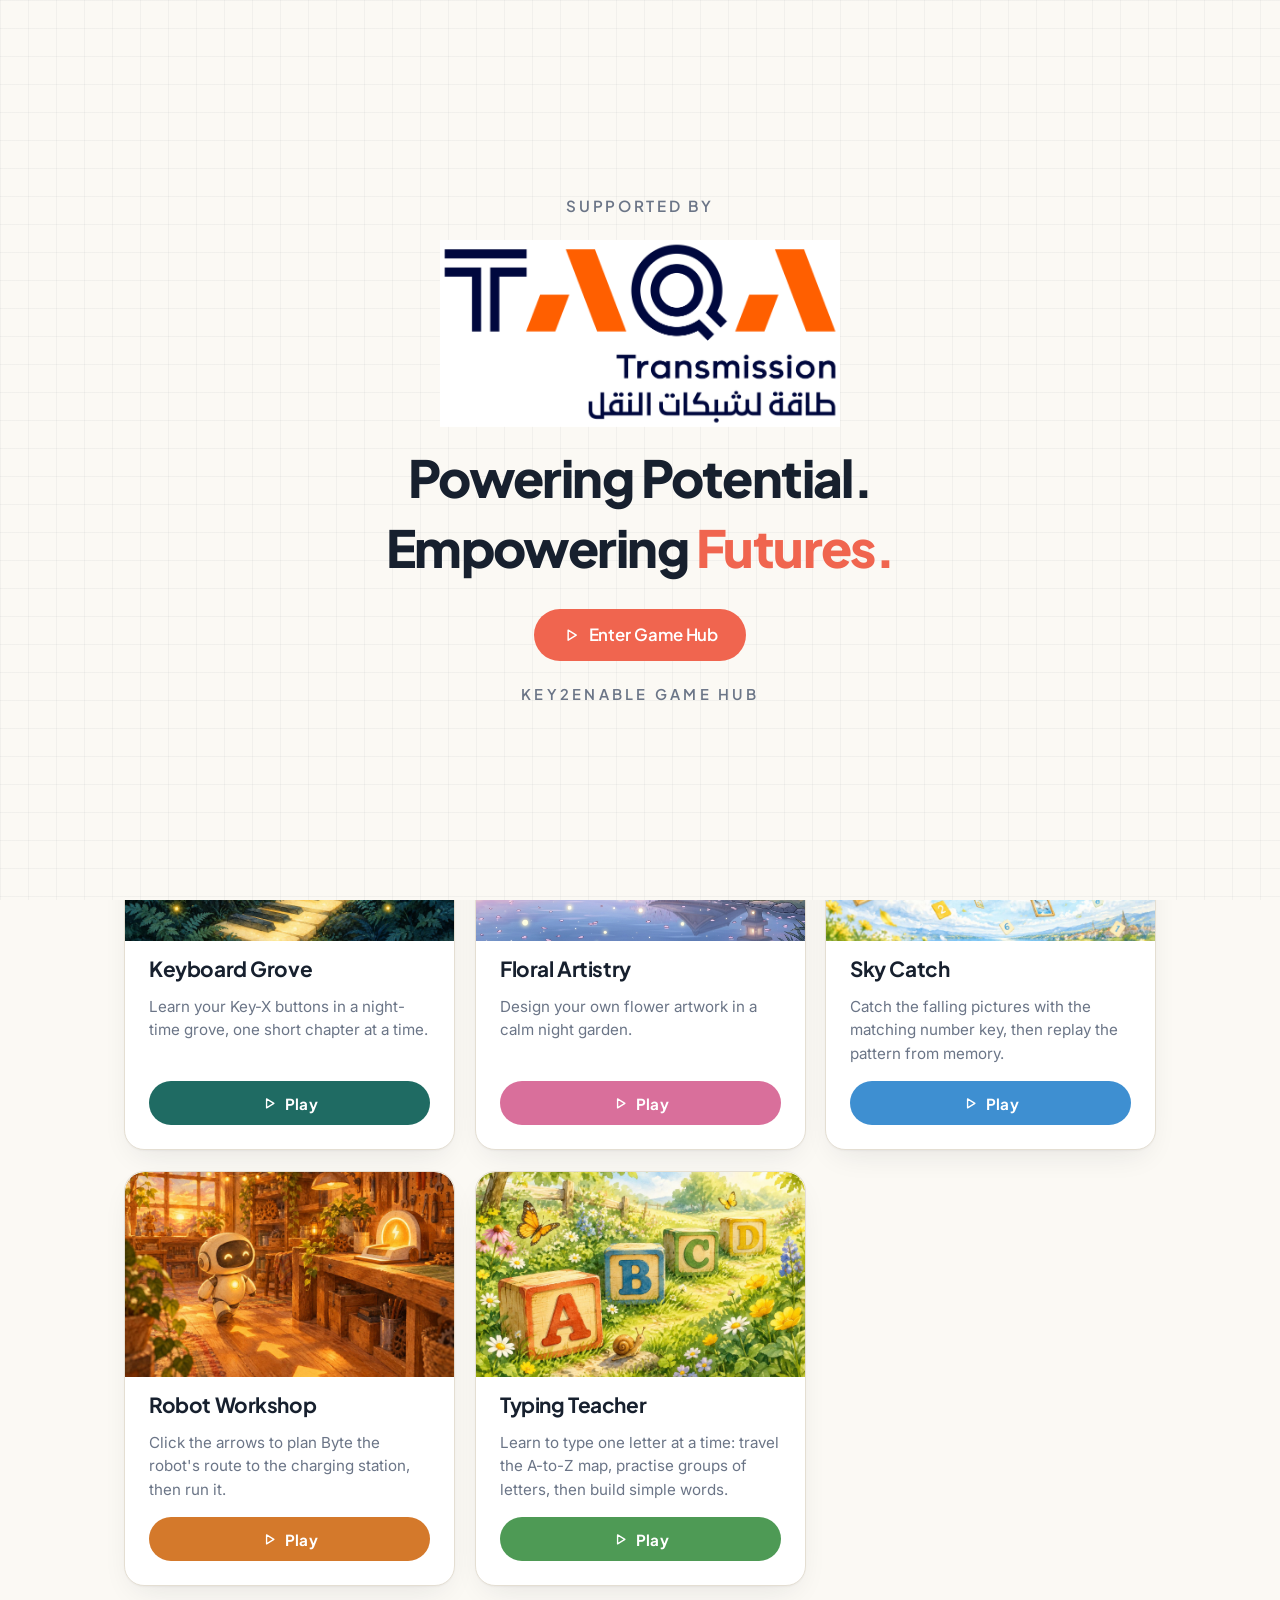
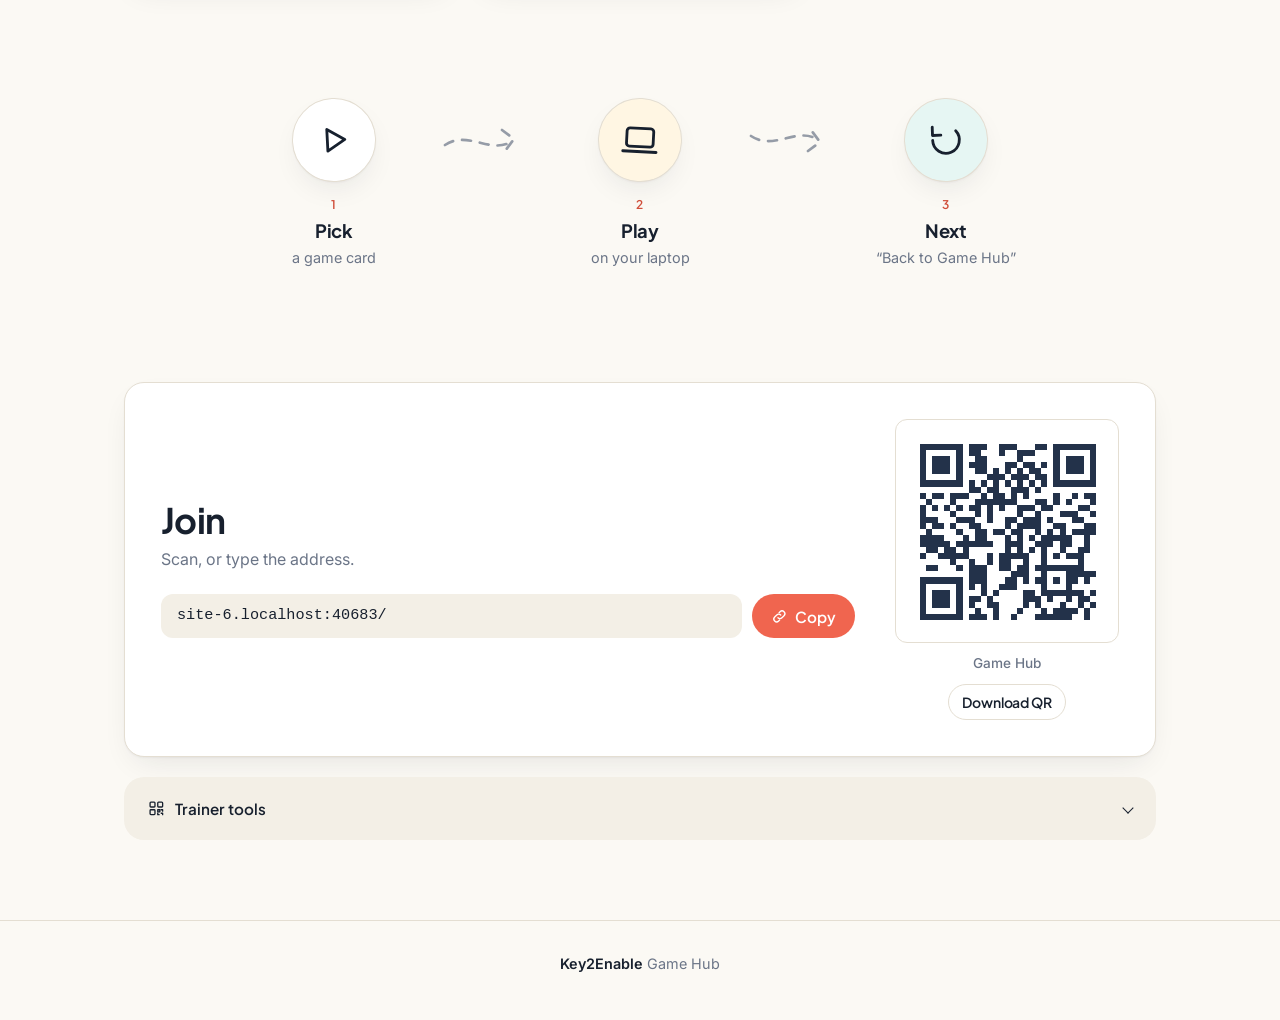
==== commit b98fec0e: "Lab build: open all games without codes Decrypt each game.enc into the folder's index.html (gate scr" ====
--- a/index.html
+++ b/index.html
@@ -11,7 +11,7 @@
   <link rel="preconnect" href="https://fonts.gstatic.com" crossorigin>
   <link href="https://fonts.googleapis.com/css2?family=Plus+Jakarta+Sans:wght@500;600;700;800&family=Inter:wght@400;500;600&display=swap" rel="stylesheet">
   <link rel="stylesheet" href="assets/css/hub.css?v=7">
-  <script src="site-config.js?v=5"></script>
+  <script src="site-config.js?v=6"></script>
   <script src="assets/js/gate.js?v=4"></script>
   <script src="assets/js/vault.js?v=4"></script>
 </head>
@@ -131,9 +131,9 @@
     <section class="how" id="how-to-play" aria-labelledby="howTitle">
       <h2 id="howTitle" class="sr-only">How it works</h2>
       <ol class="steps">
-        <li><span class="steps__pic" aria-hidden="true"><svg viewBox="0 0 24 24"><use href="#i-qr"/></svg></span><span class="steps__num">1</span><h3>Scan</h3><p>the QR code on the slide</p></li>
+        <li><span class="steps__pic" aria-hidden="true"><svg viewBox="0 0 24 24"><use href="#i-play"/></svg></span><span class="steps__num">1</span><h3>Pick</h3><p>a game card</p></li>
         <li class="steps__arrow" aria-hidden="true"><svg viewBox="0 0 60 30"><path d="M2 18c15-10 30 6 44-2M40 8l8 6-6 8"/></svg></li>
-        <li><span class="steps__pic" aria-hidden="true"><svg viewBox="0 0 24 24"><use href="#i-keyboard"/></svg></span><span class="steps__num">2</span><h3>Play</h3><p>on your laptop</p></li>
+        <li><span class="steps__pic" aria-hidden="true"><svg viewBox="0 0 24 24"><use href="#i-laptop"/></svg></span><span class="steps__num">2</span><h3>Play</h3><p>on your laptop</p></li>
         <li class="steps__arrow" aria-hidden="true"><svg viewBox="0 0 60 30"><path d="M2 12c15 10 30-6 44 2M40 22l8-6-6-8"/></svg></li>
         <li><span class="steps__pic" aria-hidden="true"><svg viewBox="0 0 24 24"><use href="#i-replay"/></svg></span><span class="steps__num">3</span><h3>Next</h3><p>“Back to Game Hub”</p></li>
       </ol>
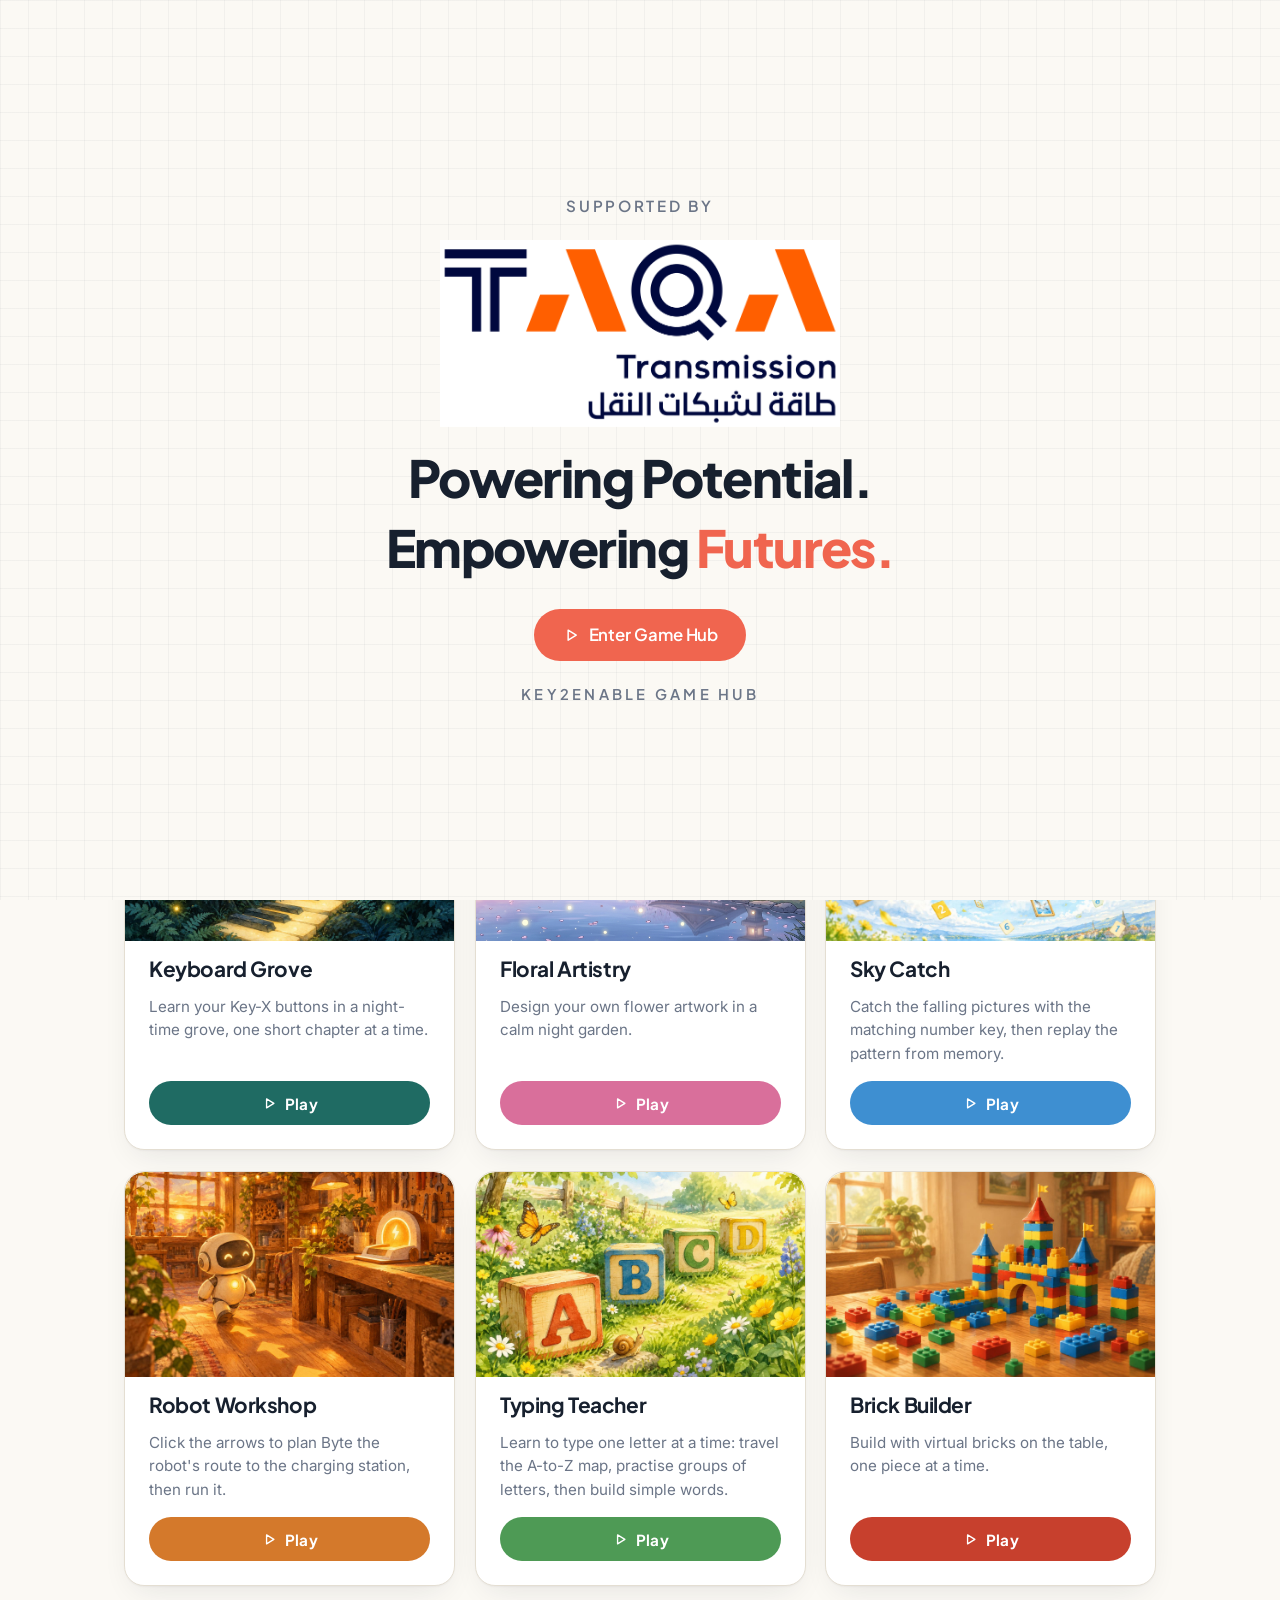
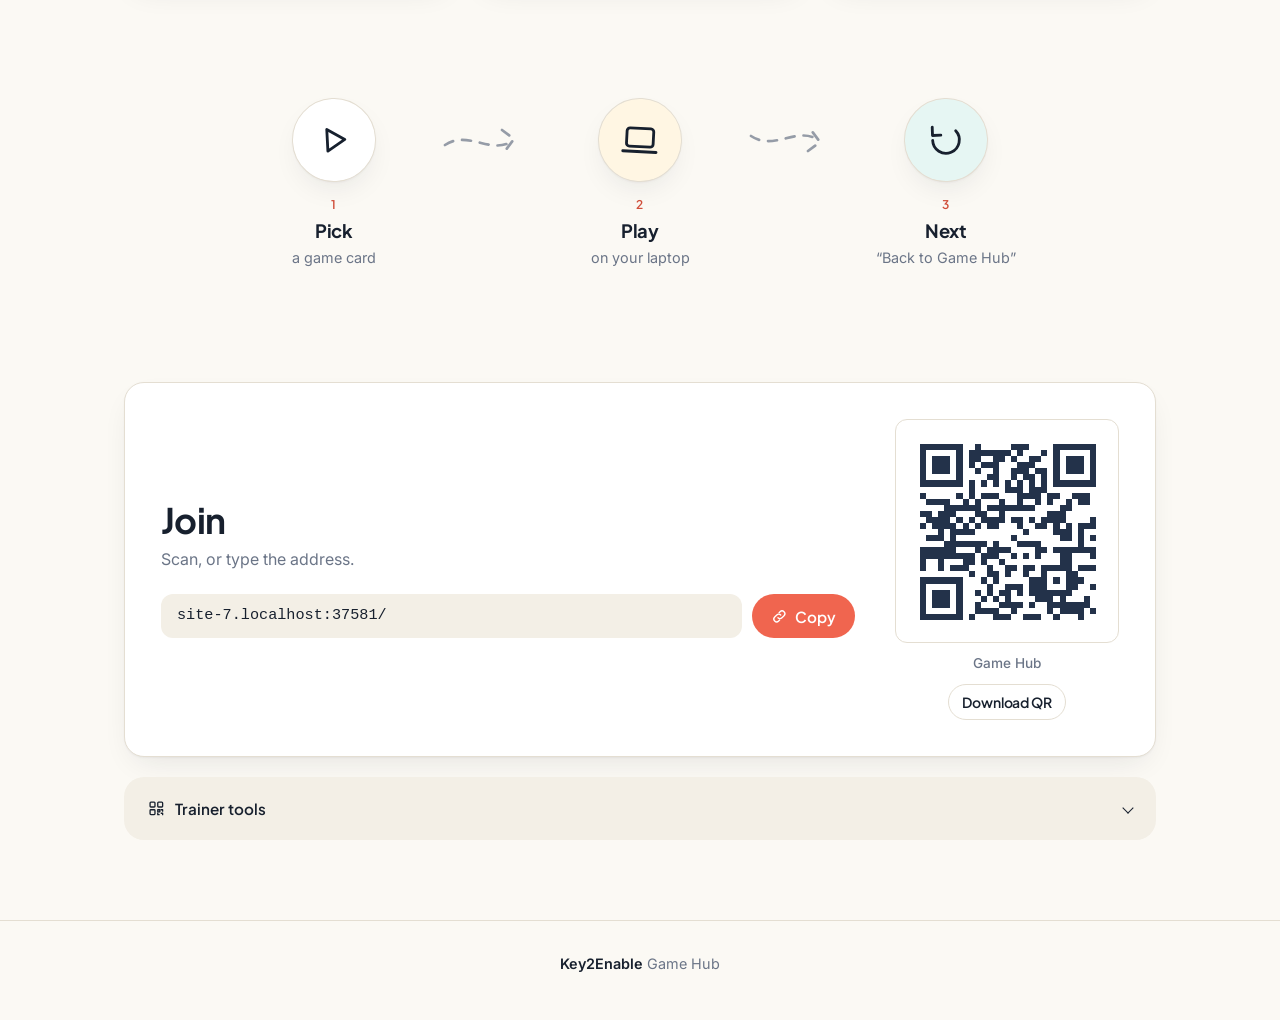
==== commit 86dee31c: "Add Brick Builder as game 6 New card with brick-themed artwork; game served encrypted (game.enc) wit" ====
--- a/index.html
+++ b/index.html
@@ -11,7 +11,7 @@
   <link rel="preconnect" href="https://fonts.gstatic.com" crossorigin>
   <link href="https://fonts.googleapis.com/css2?family=Plus+Jakarta+Sans:wght@500;600;700;800&family=Inter:wght@400;500;600&display=swap" rel="stylesheet">
   <link rel="stylesheet" href="assets/css/hub.css?v=7">
-  <script src="site-config.js?v=6"></script>
+  <script src="site-config.js?v=7"></script>
   <script src="assets/js/gate.js?v=4"></script>
   <script src="assets/js/vault.js?v=4"></script>
 </head>
